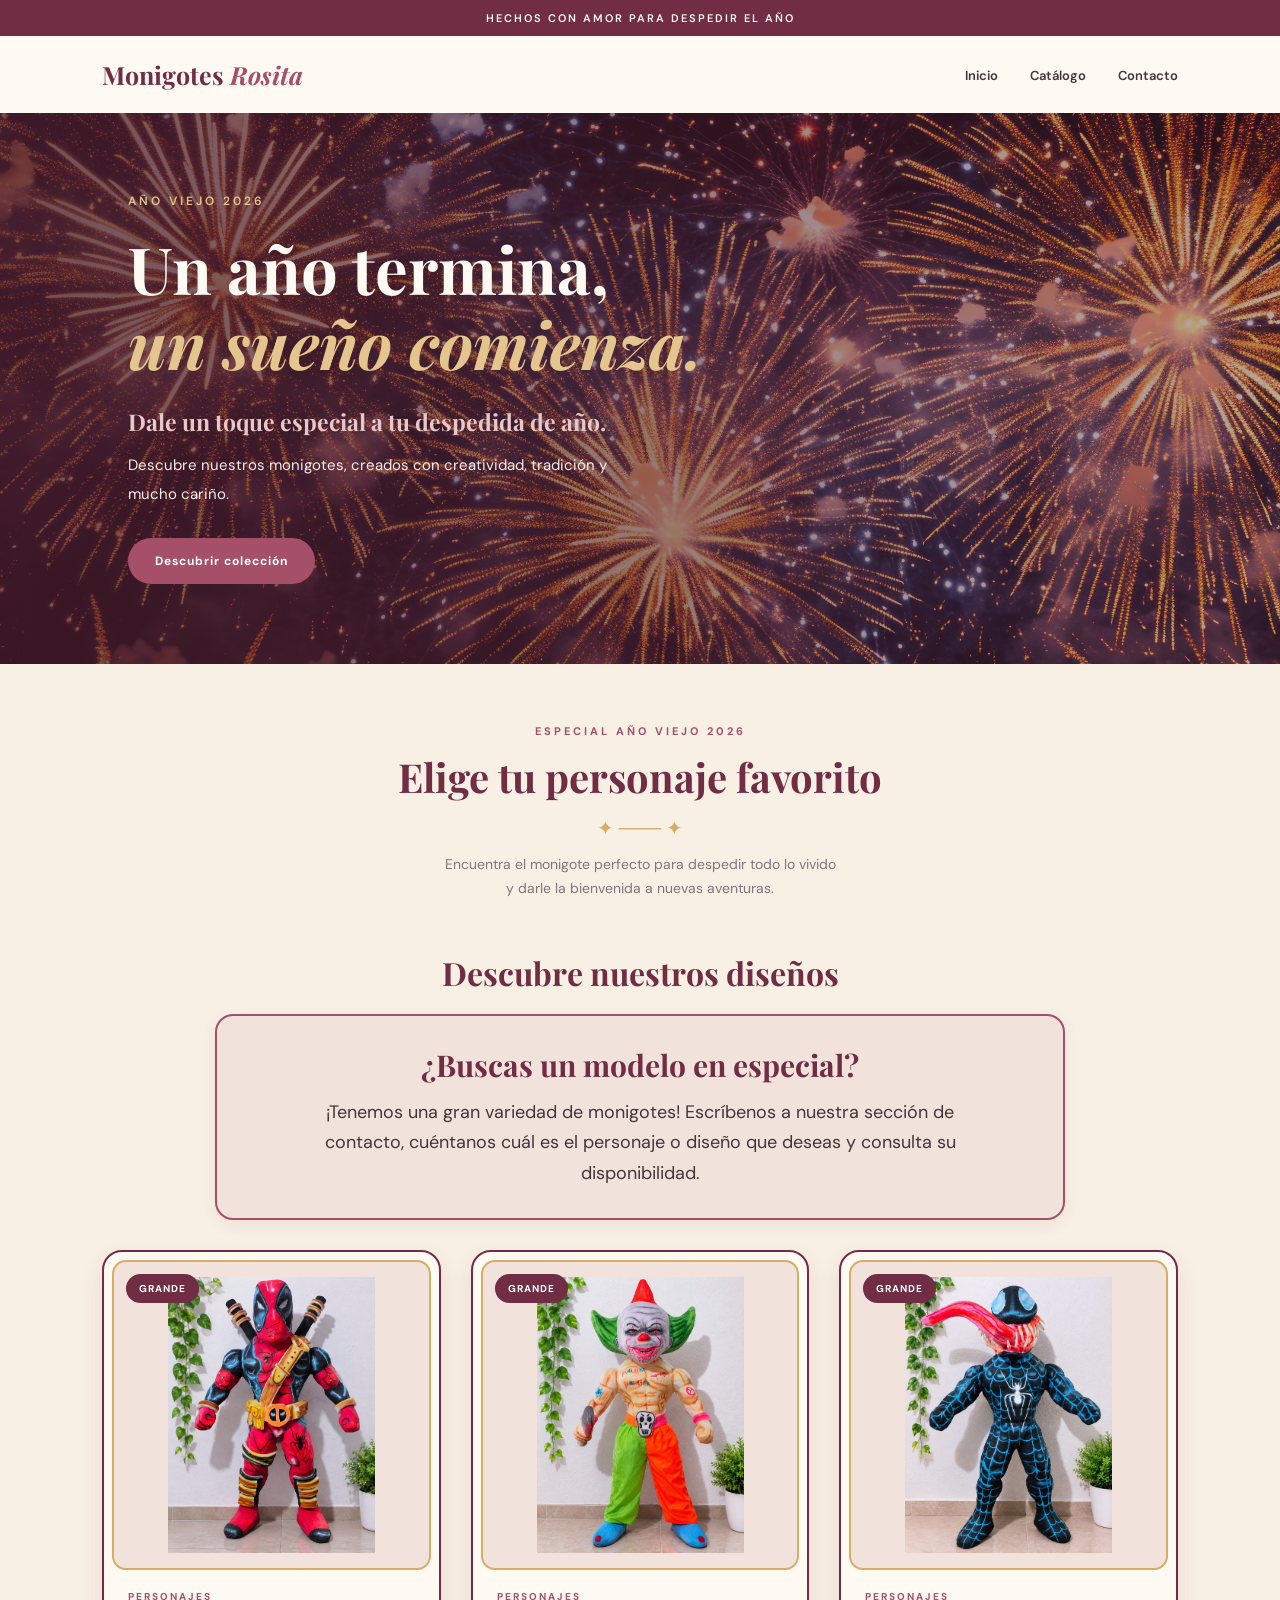
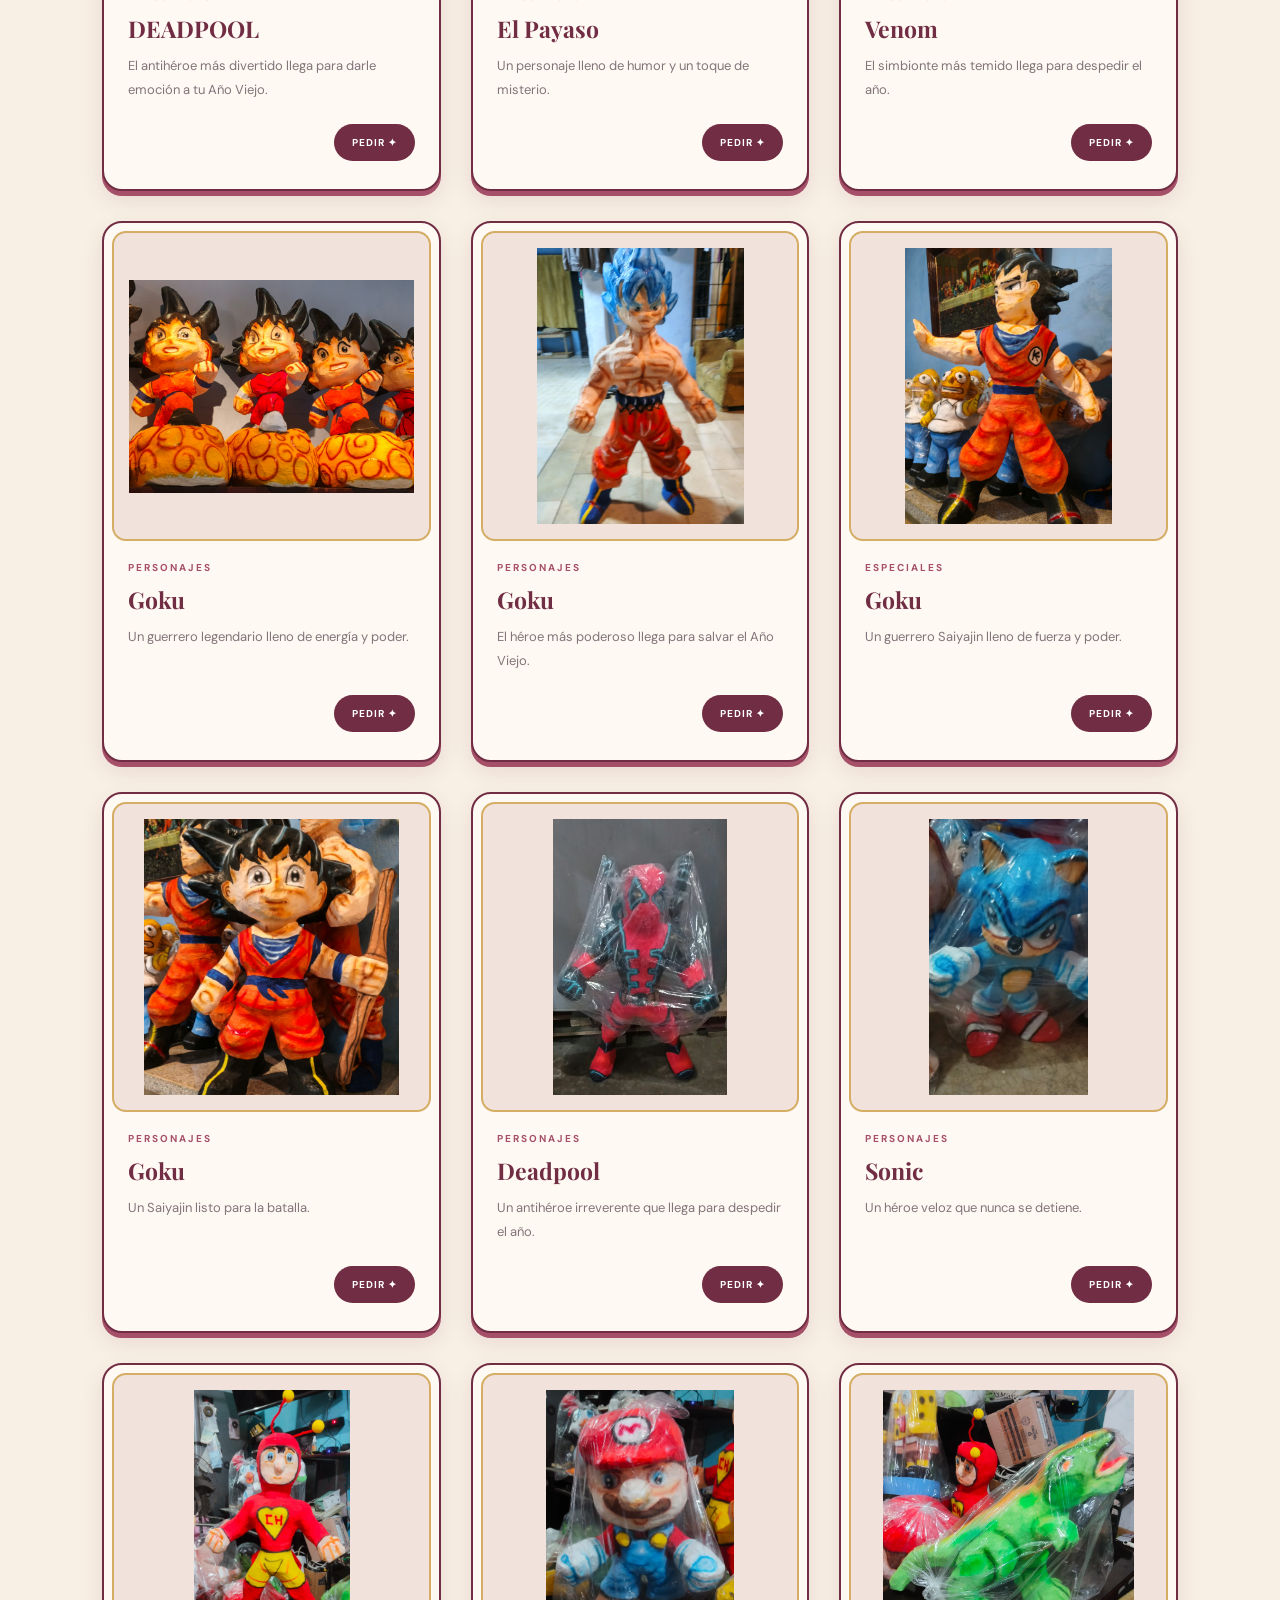
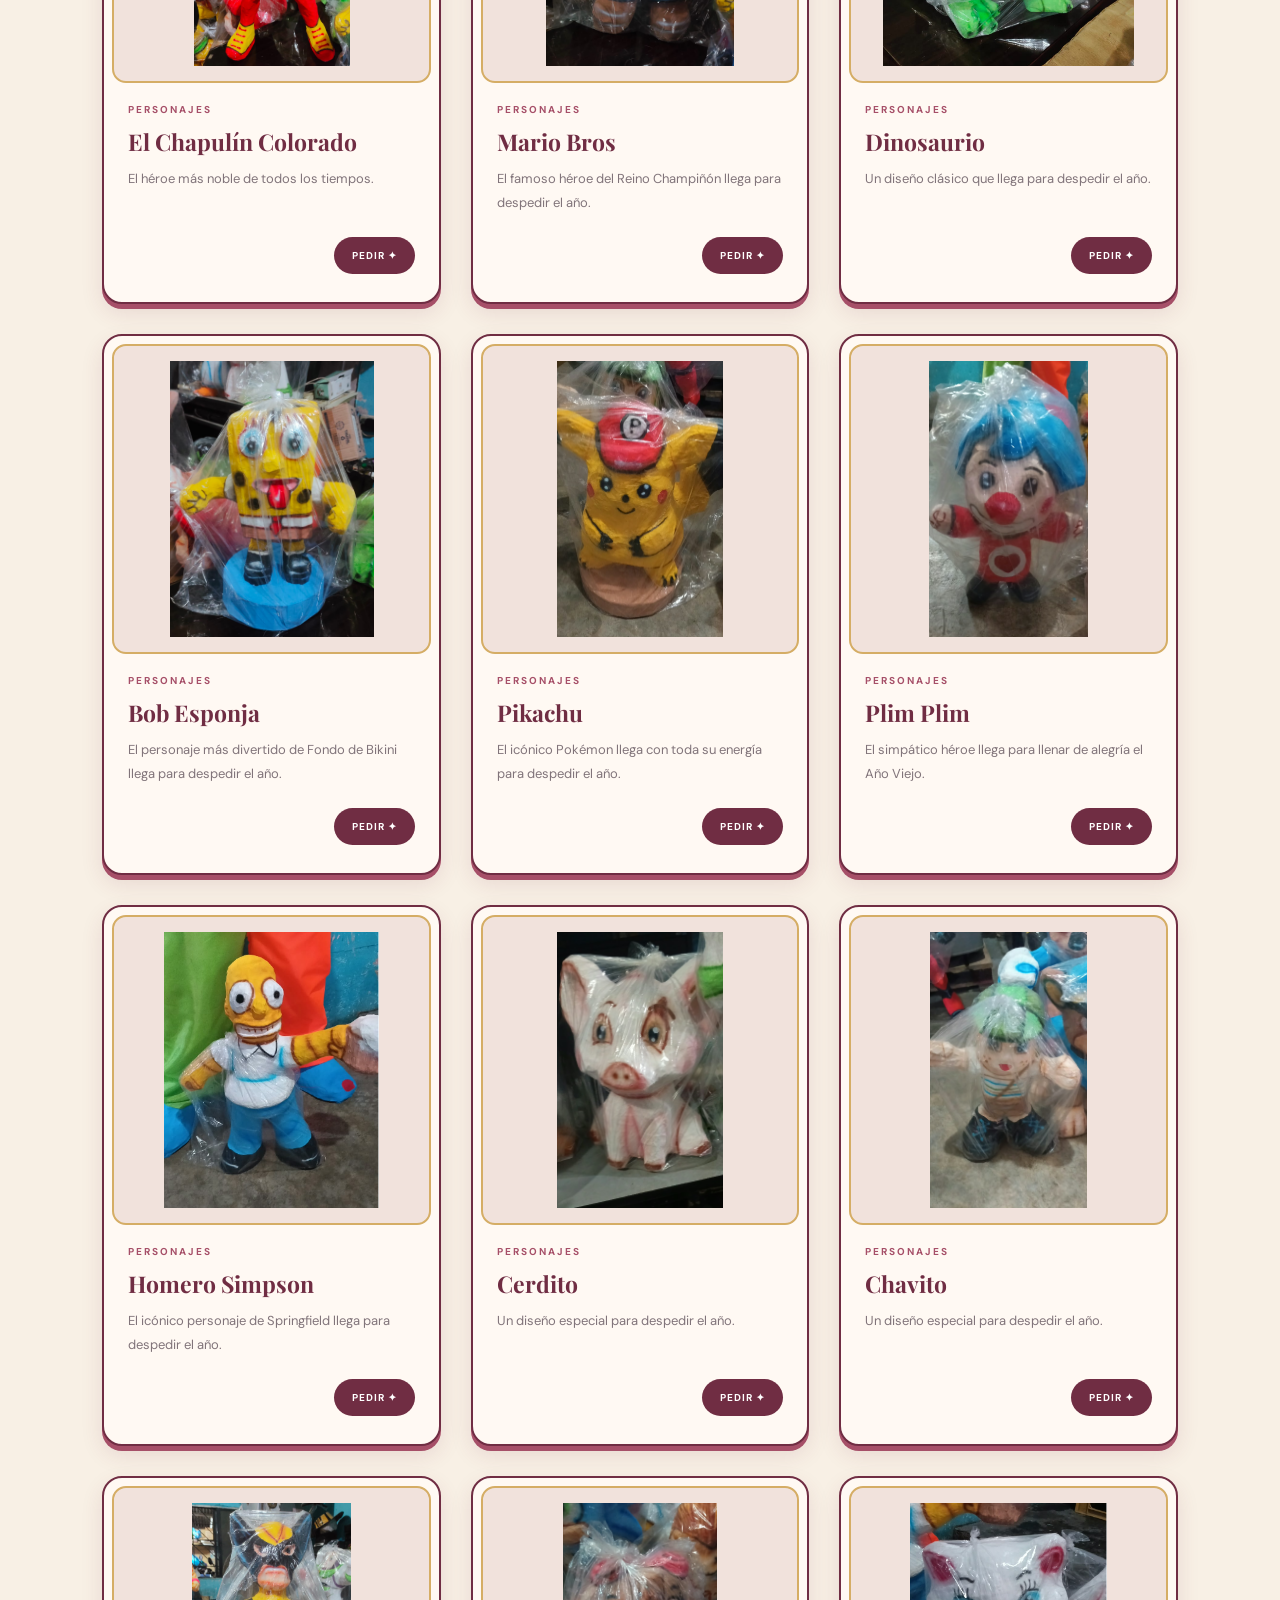
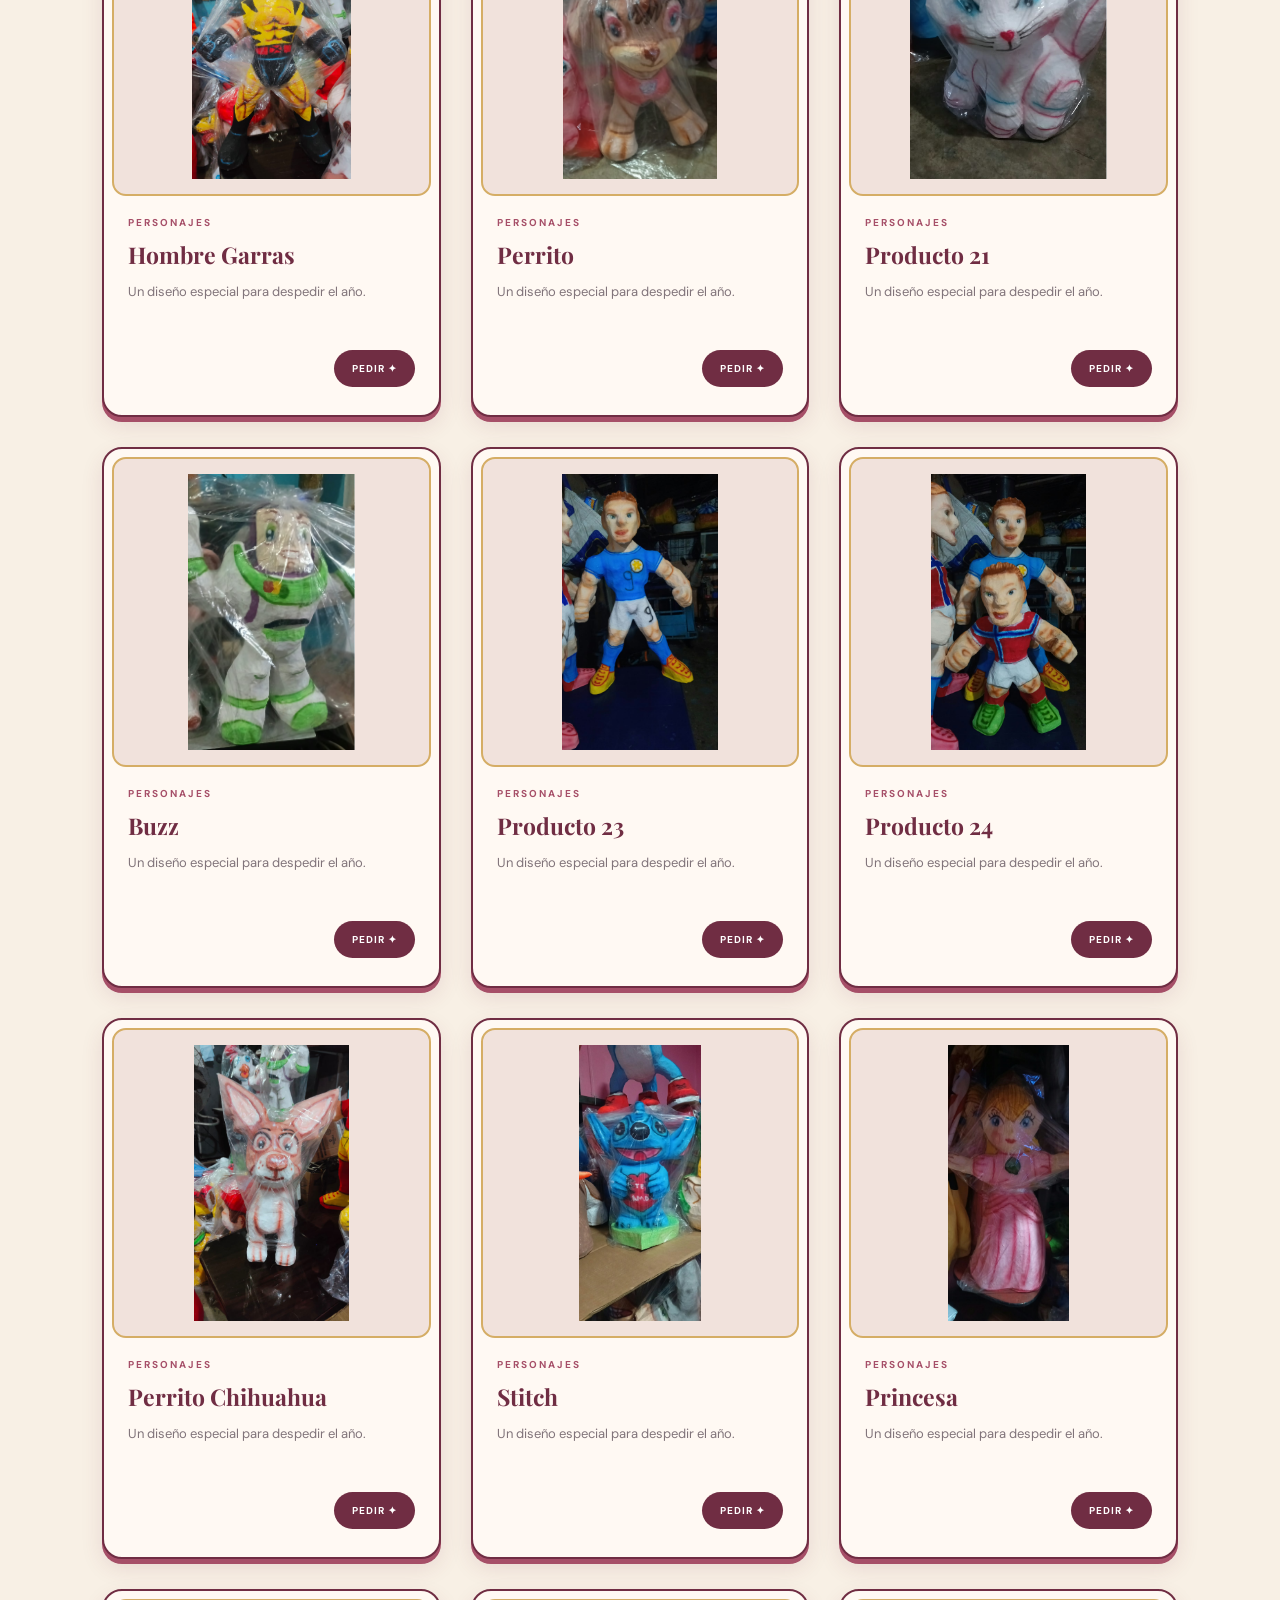
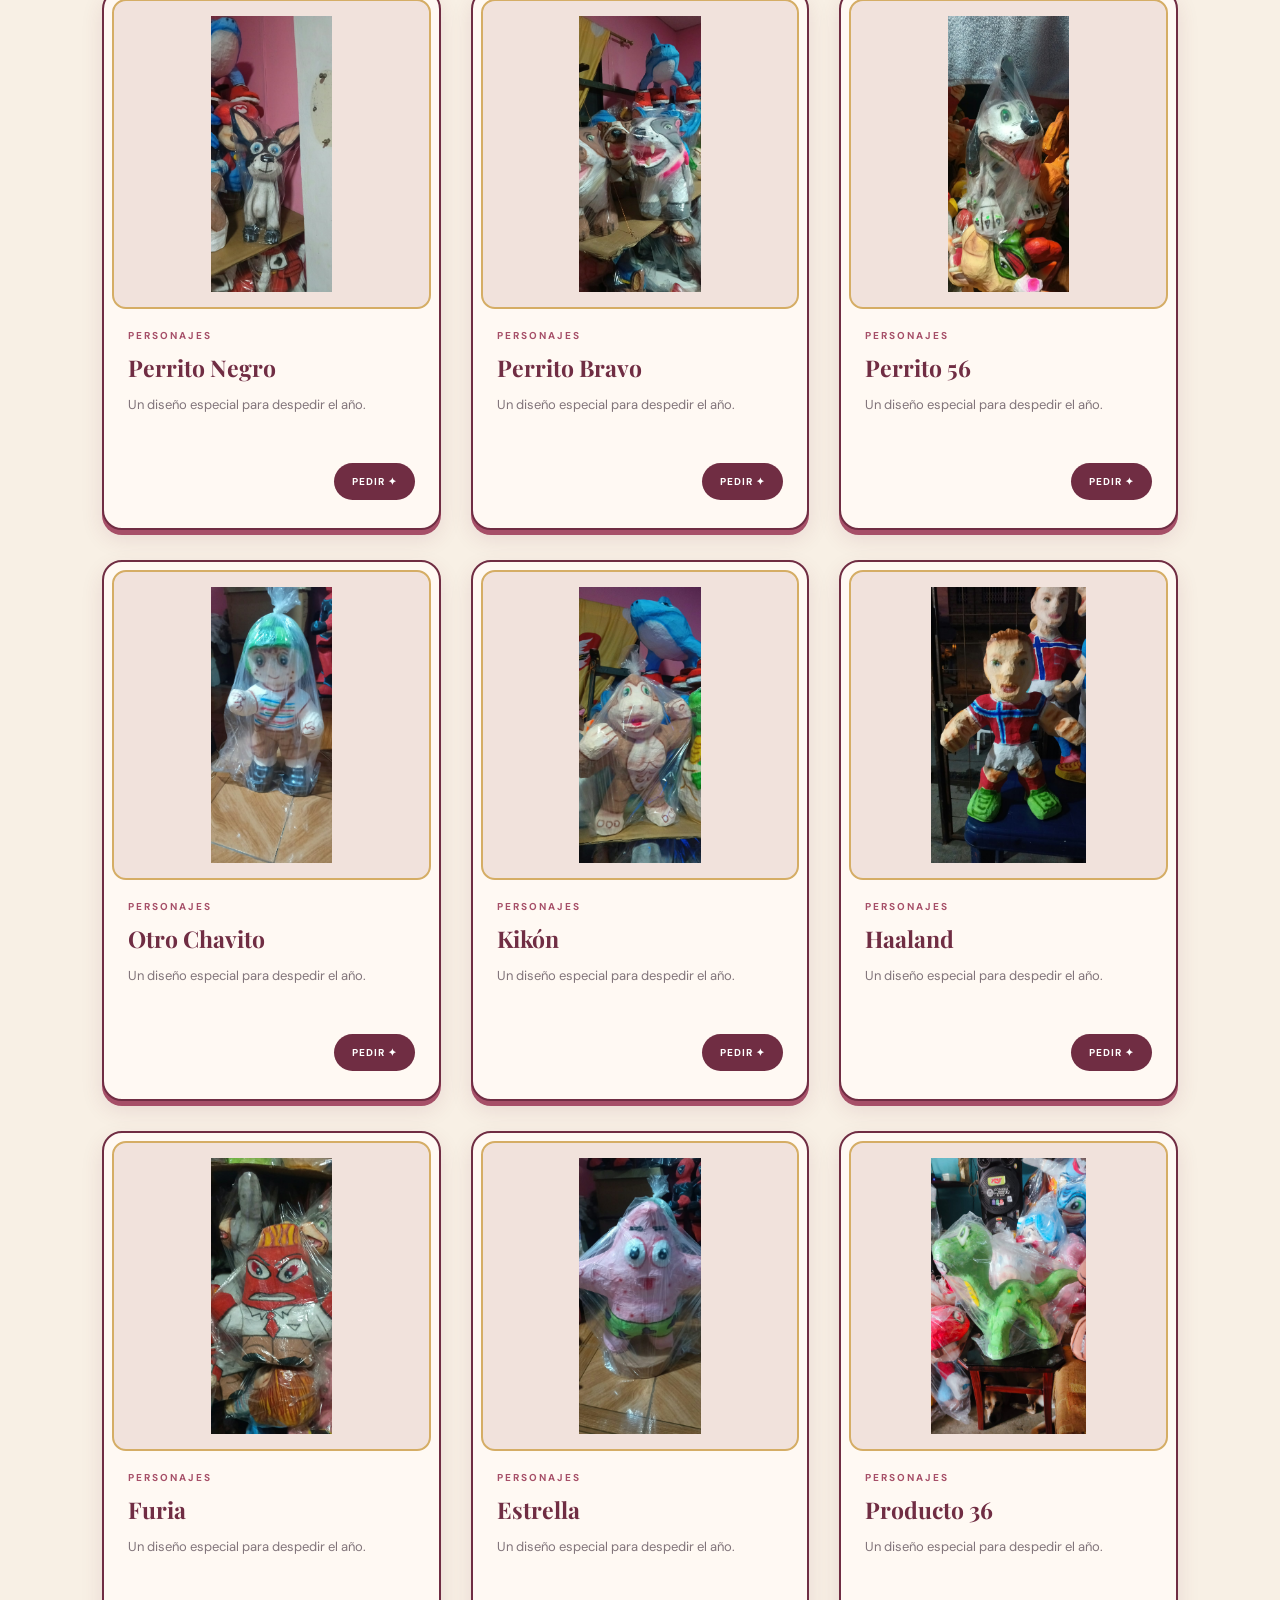
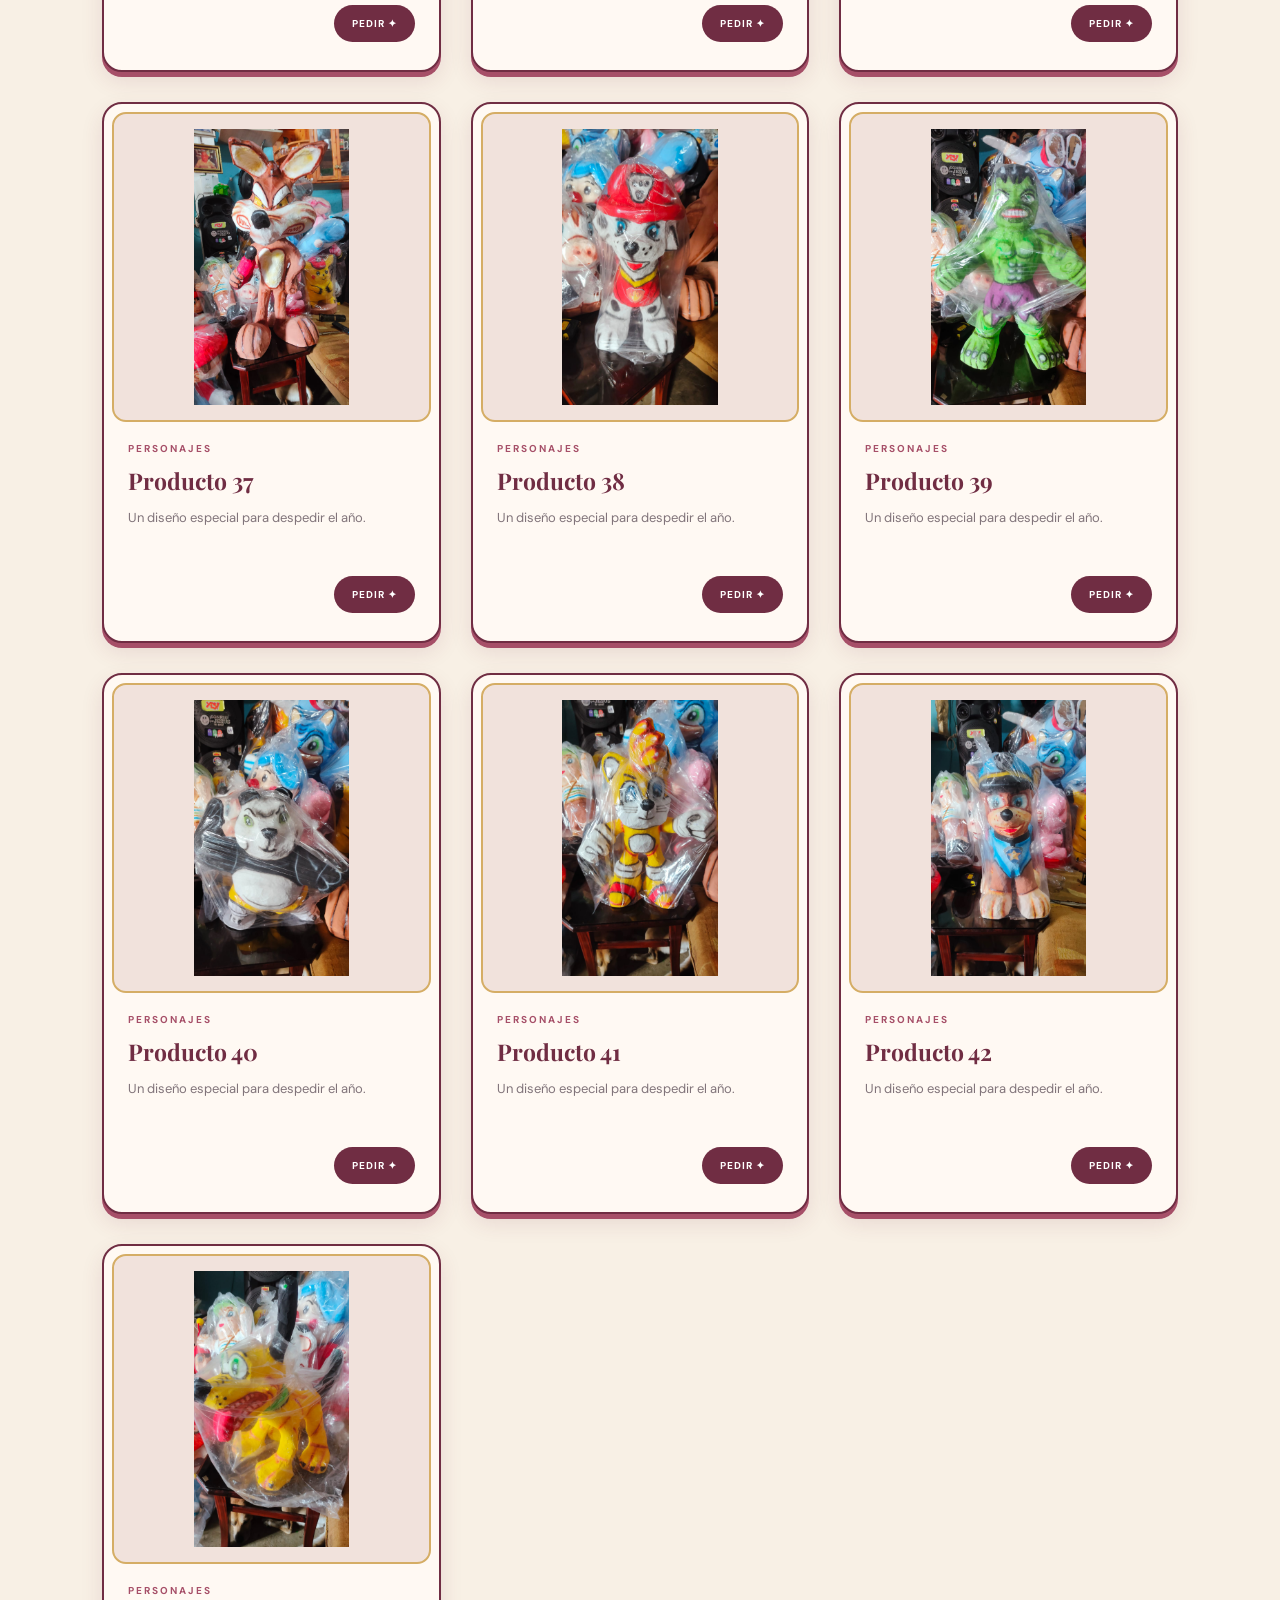
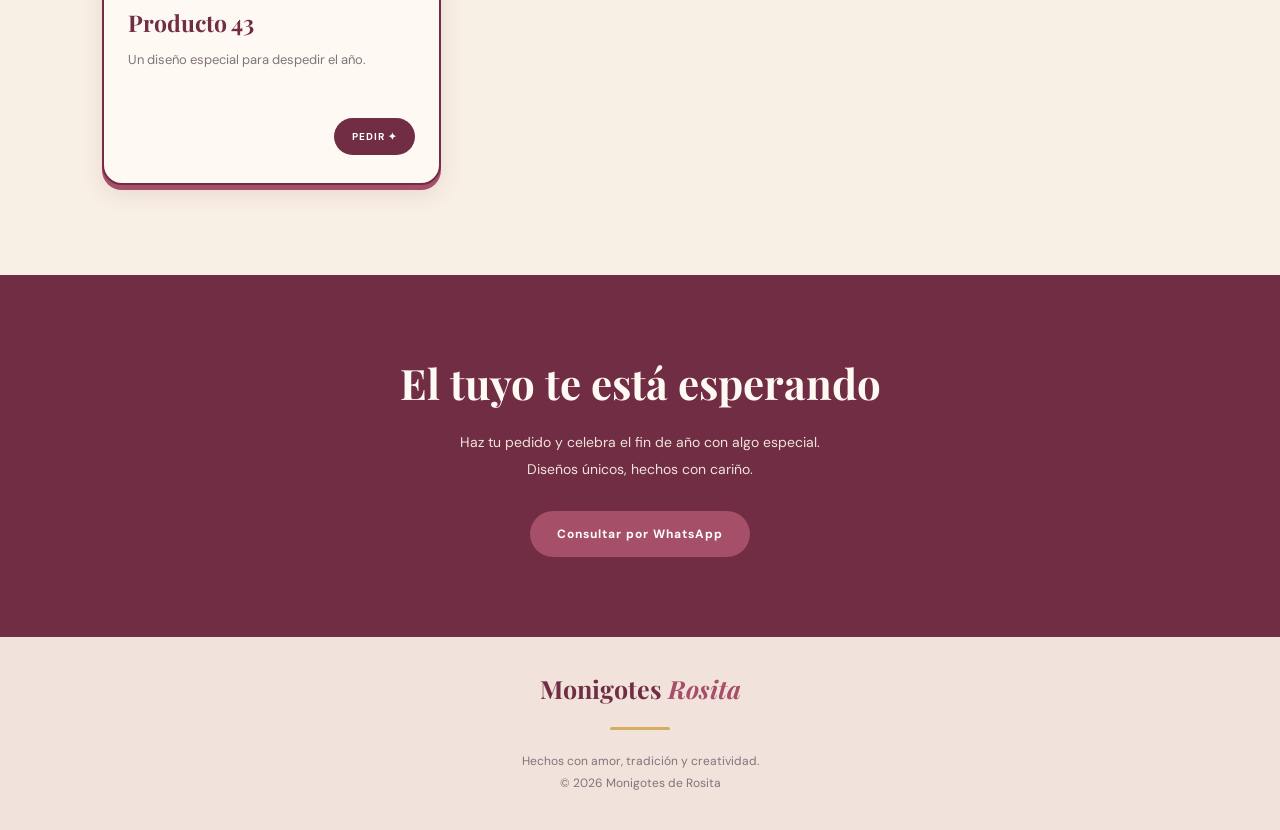
==== index.html @ 684cd2f2 "Rename index.html.html to index.html" ====
<!DOCTYPE html>
<html lang="es">
<head>
  <meta charset="UTF-8">
  <meta name="viewport" content="width=device-width, initial-scale=1.0">

  <title>Monigotes Rosita | Catálogo</title>

  <link rel="preconnect" href="https://fonts.googleapis.com">
  <link rel="preconnect" href="https://fonts.gstatic.com" crossorigin>

  <link href="https://fonts.googleapis.com/css2?family=DM+Sans:wght@400;500;600;700&family=Playfair+Display:ital,wght@0,500;0,600;0,700;1,500&display=swap" rel="stylesheet">

  <link rel="stylesheet" href="style.css">
</head>

<body>

  <!-- BARRA SUPERIOR -->

  <div class="announcement">
    HECHOS CON AMOR PARA DESPEDIR EL AÑO
  </div>

  <!-- NAVEGACIÓN -->

  <nav>
    <div class="logo">Monigotes <span>Rosita</span></div>

    <ul class="nav-links">
      <li><a href="#inicio">Inicio</a></li>
      <li><a href="#catalogo">Catálogo</a></li>
      <li><a href="#contacto">Contacto</a></li>
    </ul>
  </nav>

  <!-- PORTADA -->

  <section class="hero" id="inicio">
    <div class="hero-content">

      <div class="eyebrow">
        Año Viejo 2026
      </div>

      <h1>
        Un año termina,<br>
        <em>un sueño comienza.</em>
      </h1>

      <h3 class="hero-subtitle">
        Dale un toque especial a tu despedida de año.
      </h3>

      <p>
        Descubre nuestros monigotes, creados con creatividad,
        tradición y mucho cariño.
      </p>

      <a href="#catalogo" class="btn">
        Descubrir colección
      </a>

    </div>
  </section>

  <!-- INTRODUCCIÓN -->

  <section class="intro">

    <small>ESPECIAL AÑO VIEJO 2026</small>

    <h2>Elige tu personaje favorito</h2>

    <div class="ornament">✦ ─── ✦</div>

    <p>
      Encuentra el monigote perfecto para despedir todo lo vivido
      <br>
      y darle la bienvenida a nuevas aventuras.
    </p>

  </section>

  <!-- CATÁLOGO -->

  <section class="catalog" id="catalogo">

    <div class="catalog-top">

      <h3>Descubre nuestros diseños</h3>

      <div class="catalog-notice">

        <h2>¿Buscas un modelo en especial?</h2>

        <p>
          ¡Tenemos una gran variedad de monigotes! Escríbenos a nuestra sección de contacto, cuéntanos cuál es el personaje o diseño que deseas y consulta su disponibilidad.
        </p>

      </div>

    </div>

    <div class="products">

      <!-- PRODUCTO 1 -->

      <article class="product" data-category="personajes">
        <div class="product-image">
          <img src="WhatsApp Image 2026-11-20 at 19.01.13.jpeg" alt="Deadpool">
          <span class="tag">Grande</span>
        </div>

        <div class="product-info">
          <span class="category">Personajes</span>
          <h4>DEADPOOL</h4>

          <p class="description">
            El antihéroe más divertido llega para darle emoción a tu Año Viejo.
          </p>

          <div class="product-bottom">
            <a href="https://wa.me/593997462913" class="order" target="_blank" rel="noopener noreferrer">PEDIR ✦</a>
          </div>
        </div>
      </article>

      <!-- PRODUCTO 2 -->

      <article class="product" data-category="clasicos">
        <div class="product-image">
          <img src="WhatsApp Image 2026-11-20 at 19.01.14.jpeg" alt="El Payaso">
          <span class="tag">Grande</span>
        </div>

        <div class="product-info">
          <span class="category">Personajes</span>
          <h4>El Payaso</h4>

          <p class="description">
            Un personaje lleno de humor y un toque de misterio.
          </p>

          <div class="product-bottom">
            <a href="#contacto" class="order">PEDIR ✦</a>
          </div>
        </div>
      </article>

      <!-- PRODUCTO 3 -->

      <article class="product" data-category="especiales">
        <div class="product-image">
          <img src="WhatsApp Image 2026-11-20 at 19.01.15.jpeg" alt="Venom">
          <span class="tag">Grande</span>
        </div>

        <div class="product-info">
          <span class="category">Personajes</span>
          <h4>Venom</h4>

          <p class="description">
            El simbionte más temido llega para despedir el año.
          </p>

          <div class="product-bottom">
            <a href="#contacto" class="order">PEDIR ✦</a>
          </div>
        </div>
      </article>

      <!-- PRODUCTO 4 -->

      <article class="product" data-category="personajes">
        <div class="product-image">
          <img src="WhatsApp Image 2026-11-20 at 20.11.09.jpeg" alt="Goku">
        </div>

        <div class="product-info">
          <span class="category">Personajes</span>
          <h4>Goku</h4>

          <p class="description">
            Un guerrero legendario lleno de energía y poder.
          </p>

          <div class="product-bottom">
            <a href="#contacto" class="order">PEDIR ✦</a>
          </div>
        </div>
      </article>

      <!-- PRODUCTO 5 -->

      <article class="product" data-category="personajes">
        <div class="product-image">
          <img src="WhatsApp Image 2026-11-20 at 20.11.07.jpeg" alt="Goku">
        </div>

        <div class="product-info">
          <span class="category">Personajes</span>
          <h4>Goku</h4>

          <p class="description">
            El héroe más poderoso llega para salvar el Año Viejo.
          </p>

          <div class="product-bottom">
            <a href="#contacto" class="order">PEDIR ✦</a>
          </div>
        </div>
      </article>

      <!-- PRODUCTO 6 -->

      <article class="product" data-category="personajes">
        <div class="product-image">
          <img src="WhatsApp Image 2026-11-20 at 20.11.06.jpeg" alt="Goku">
        </div>

        <div class="product-info">
          <span class="category">Especiales</span>
          <h4>Goku</h4>

          <p class="description">
            Un guerrero Saiyajin lleno de fuerza y poder.
          </p>

          <div class="product-bottom">
            <a href="#contacto" class="order">PEDIR ✦</a>
          </div>
        </div>
      </article>

      <!-- PRODUCTO 7 -->

      <article class="product" data-category="personajes">
        <div class="product-image">
          <img src="Screenshot 2026-11-21 111018.png" alt="Goku">
        </div>

        <div class="product-info">
          <span class="category">Personajes</span>
          <h4>Goku</h4>

          <p class="description">
            Un Saiyajin listo para la batalla.
          </p>

          <div class="product-bottom">
            <a href="#contacto" class="order">PEDIR ✦</a>
          </div>
        </div>
      </article>

      <!-- PRODUCTO 8 -->

      <article class="product" data-category="personajes">
        <div class="product-image">
          <img src="Screenshot 2026-11-21 115715deadpool.png" alt="Deadpool">
        </div>

        <div class="product-info">
          <span class="category">Personajes</span>
          <h4>Deadpool</h4>

          <p class="description">
            Un antihéroe irreverente que llega para despedir el año.
          </p>

          <div class="product-bottom">
            <a href="#contacto" class="order">PEDIR ✦</a>
          </div>
        </div>
      </article>

      <!-- PRODUCTO 9 -->

      <article class="product" data-category="personajes">
        <div class="product-image">
          <img src="Screenshot 2026-11-21 115545sonicc.png" alt="Sonic">
        </div>

        <div class="product-info">
          <span class="category">Personajes</span>
          <h4>Sonic</h4>

          <p class="description">
            Un héroe veloz que nunca se detiene.
          </p>

          <div class="product-bottom">
            <a href="#contacto" class="order">PEDIR ✦</a>
          </div>
        </div>
      </article>

      <!-- PRODUCTO 10 -->

      <article class="product" data-category="personajes">
        <div class="product-image">
          <img src="Screenshot 2026-11-21 115343chapulin.png" alt="El Chapulín Colorado">
        </div>

        <div class="product-info">
          <span class="category">Personajes</span>
          <h4>El Chapulín Colorado</h4>

          <p class="description">
            El héroe más noble de todos los tiempos.
          </p>

          <div class="product-bottom">
            <a href="#contacto" class="order">PEDIR ✦</a>
          </div>
        </div>
      </article>

      <!-- PRODUCTO 11 -->

      <article class="product" data-category="personajes">
        <div class="product-image">
          <img src="Screenshot 2026-11-21 115327mariobros.png" alt="Mario Bros">
        </div>

        <div class="product-info">
          <span class="category">Personajes</span>
          <h4>Mario Bros</h4>

          <p class="description">
            El famoso héroe del Reino Champiñón llega para despedir el año.
          </p>

          <div class="product-bottom">
            <a href="#contacto" class="order">PEDIR ✦</a>
          </div>
        </div>
      </article>

      <!-- PRODUCTO 12 -->

      <article class="product" data-category="personajes">
        <div class="product-image">
          <img src="Screenshot 2026-11-21 115237dinosaurio.png" alt="Dinosaurio">
        </div>

        <div class="product-info">
          <span class="category">Personajes</span>
          <h4>Dinosaurio</h4>

          <p class="description">
            Un diseño clásico que llega para despedir el año.
          </p>

          <div class="product-bottom">
            <a href="#contacto" class="order">PEDIR ✦</a>
          </div>
        </div>
      </article>

      <!-- PRODUCTO 13 -->

      <article class="product" data-category="personajes">
        <div class="product-image">
          <img src="Screenshot 2026-11-21 115212bobesponja.png" alt="Bob Esponja">
        </div>

        <div class="product-info">
          <span class="category">Personajes</span>
          <h4>Bob Esponja</h4>

          <p class="description">
            El personaje más divertido de Fondo de Bikini llega para despedir el año.
          </p>

          <div class="product-bottom">
            <a href="#contacto" class="order">PEDIR ✦</a>
          </div>
        </div>
      </article>

      <!-- PRODUCTO 14 -->

      <article class="product" data-category="personajes">
        <div class="product-image">
          <img src="Screenshot 2026-11-21 114623.png" alt="Pikachu">
        </div>

        <div class="product-info">
          <span class="category">Personajes</span>
          <h4>Pikachu</h4>

          <p class="description">
            El icónico Pokémon llega con toda su energía para despedir el año.
          </p>

          <div class="product-bottom">
            <a href="#contacto" class="order">PEDIR ✦</a>
          </div>
        </div>
      </article>

      <!-- PRODUCTO 15 -->

      <article class="product" data-category="personajes">
        <div class="product-image">
          <img src="Screenshot 2026-11-21 114601.png" alt="Plim Plim">
        </div>

        <div class="product-info">
          <span class="category">Personajes</span>
          <h4>Plim Plim</h4>

          <p class="description">
            El simpático héroe llega para llenar de alegría el Año Viejo.
          </p>

          <div class="product-bottom">
            <a href="#contacto" class="order">PEDIR ✦</a>
          </div>
        </div>
      </article>

      <!-- PRODUCTO 16 -->

      <article class="product" data-category="personajes">
        <div class="product-image">
          <img src="Screenshot 2026-11-21 114533.png" alt="Homero Simpson">
        </div>

        <div class="product-info">
          <span class="category">Personajes</span>
          <h4>Homero Simpson</h4>

          <p class="description">
            El icónico personaje de Springfield llega para despedir el año.
          </p>

          <div class="product-bottom">
            <a href="#contacto" class="order">PEDIR ✦</a>
          </div>
        </div>
      </article>

      <!-- PRODUCTO 17 -->

      <article class="product" data-category="personajes">
        <div class="product-image">
          <img src="Cerdito.png" alt="Cerdito">
        </div>
        <div class="product-info">
          <span class="category">Personajes</span>
          <h4>Cerdito</h4>
          <p class="description">Un diseño especial para despedir el año.</p>
          <div class="product-bottom">
            <a href="#contacto" class="order">PEDIR ✦</a>
          </div>
        </div>
      </article>

      <!-- PRODUCTO 18 -->

      <article class="product" data-category="personajes">
        <div class="product-image">
          <img src="Chavito.png" alt="Chavito">
        </div>
        <div class="product-info">
          <span class="category">Personajes</span>
          <h4>Chavito</h4>
          <p class="description">Un diseño especial para despedir el año.</p>
          <div class="product-bottom">
            <a href="#contacto" class="order">PEDIR ✦</a>
          </div>
        </div>
      </article>

      <!-- PRODUCTO 19 -->

      <article class="product" data-category="personajes">
        <div class="product-image">
          <img src="Hombregarras.png" alt="Hombre Garras">
        </div>
        <div class="product-info">
          <span class="category">Personajes</span>
          <h4>Hombre Garras</h4>
          <p class="description">Un diseño especial para despedir el año.</p>
          <div class="product-bottom">
            <a href="#contacto" class="order">PEDIR ✦</a>
          </div>
        </div>
      </article>

      <!-- PRODUCTO 20 -->

      <article class="product" data-category="personajes">
        <div class="product-image">
          <img src="perrito.png" alt="Perrito">
        </div>
        <div class="product-info">
          <span class="category">Personajes</span>
          <h4>Perrito</h4>
          <p class="description">Un diseño especial para despedir el año.</p>
          <div class="product-bottom">
            <a href="#contacto" class="order">PEDIR ✦</a>
          </div>
        </div>
      </article>

      <!-- PRODUCTO 21 -->

      <article class="product" data-category="personajes">
        <div class="product-image">
          <img src="Screenshot 2026-11-21 114512.png" alt="Producto 21">
        </div>
        <div class="product-info">
          <span class="category">Personajes</span>
          <h4>Producto 21</h4>
          <p class="description">Un diseño especial para despedir el año.</p>
          <div class="product-bottom">
            <a href="#contacto" class="order">PEDIR ✦</a>
          </div>
        </div>
      </article>

      <!-- PRODUCTO 22 -->

      <article class="product" data-category="personajes">
        <div class="product-image">
          <img src="Screenshot 2026-11-21 115526buzz.png" alt="Buzz">
        </div>
        <div class="product-info">
          <span class="category">Personajes</span>
          <h4>Buzz</h4>
          <p class="description">Un diseño especial para despedir el año.</p>
          <div class="product-bottom">
            <a href="#contacto" class="order">PEDIR ✦</a>
          </div>
        </div>
      </article>

      <!-- PRODUCTO 23 -->

      <article class="product" data-category="personajes">
        <div class="product-image">
          <img src="WhatsApp Image 2026-11-22 at 17.35.3223.jpeg" alt="Producto 23">
        </div>
        <div class="product-info">
          <span class="category">Personajes</span>
          <h4>Producto 23</h4>
          <p class="description">Un diseño especial para despedir el año.</p>
          <div class="product-bottom">
            <a href="#contacto" class="order">PEDIR ✦</a>
          </div>
        </div>
      </article>

      <!-- PRODUCTO 24 -->

      <article class="product" data-category="personajes">
        <div class="product-image">
          <img src="WhatsApp Image 2026-11-22 at 17.35.21.jpeg" alt="Producto 24">
        </div>
        <div class="product-info">
          <span class="category">Personajes</span>
          <h4>Producto 24</h4>
          <p class="description">Un diseño especial para despedir el año.</p>
          <div class="product-bottom">
            <a href="#contacto" class="order">PEDIR ✦</a>
          </div>
        </div>
      </article>

      <!-- PRODUCTO 25 -->

      <article class="product" data-category="personajes">
        <div class="product-image">
          <img src="WhatsApp Image 2026-11-21 at 11.51.39perritochihuaha.jpeg" alt="Perrito Chihuahua">
        </div>
        <div class="product-info">
          <span class="category">Personajes</span>
          <h4>Perrito Chihuahua</h4>
          <p class="description">Un diseño especial para despedir el año.</p>
          <div class="product-bottom">
            <a href="#contacto" class="order">PEDIR ✦</a>
          </div>
        </div>
      </article>

      <!-- PRODUCTO 26 -->

      <article class="product" data-category="personajes">
        <div class="product-image">
          <img src="sticj.jpeg" alt="Stitch">
        </div>
        <div class="product-info">
          <span class="category">Personajes</span>
          <h4>Stitch</h4>
          <p class="description">Un diseño especial para despedir el año.</p>
          <div class="product-bottom">
            <a href="#contacto" class="order">PEDIR ✦</a>
          </div>
        </div>
      </article>

      <!-- PRODUCTO 27 -->

      <article class="product" data-category="personajes">
        <div class="product-image">
          <img src="princesa.jpeg" alt="Princesa">
        </div>
        <div class="product-info">
          <span class="category">Personajes</span>
          <h4>Princesa</h4>
          <p class="description">Un diseño especial para despedir el año.</p>
          <div class="product-bottom">
            <a href="#contacto" class="order">PEDIR ✦</a>
          </div>
        </div>
      </article>

      <!-- PRODUCTO 28 -->

      <article class="product" data-category="personajes">
        <div class="product-image">
          <img src="perritonegro.jpeg" alt="Perrito Negro">
        </div>
        <div class="product-info">
          <span class="category">Personajes</span>
          <h4>Perrito Negro</h4>
          <p class="description">Un diseño especial para despedir el año.</p>
          <div class="product-bottom">
            <a href="#contacto" class="order">PEDIR ✦</a>
          </div>
        </div>
      </article>

      <!-- PRODUCTO 29 -->

      <article class="product" data-category="personajes">
        <div class="product-image">
          <img src="perritobravo.jpeg" alt="Perrito Bravo">
        </div>
        <div class="product-info">
          <span class="category">Personajes</span>
          <h4>Perrito Bravo</h4>
          <p class="description">Un diseño especial para despedir el año.</p>
          <div class="product-bottom">
            <a href="#contacto" class="order">PEDIR ✦</a>
          </div>
        </div>
      </article>

      <!-- PRODUCTO 30 -->

      <article class="product" data-category="personajes">
        <div class="product-image">
          <img src="perrito56.jpeg" alt="Perrito 56">
        </div>
        <div class="product-info">
          <span class="category">Personajes</span>
          <h4>Perrito 56</h4>
          <p class="description">Un diseño especial para despedir el año.</p>
          <div class="product-bottom">
            <a href="#contacto" class="order">PEDIR ✦</a>
          </div>
        </div>
      </article>

      <!-- PRODUCTO 31 -->

      <article class="product" data-category="personajes">
        <div class="product-image">
          <img src="otrocavhito.jpeg" alt="Otro Chavito">
        </div>
        <div class="product-info">
          <span class="category">Personajes</span>
          <h4>Otro Chavito</h4>
          <p class="description">Un diseño especial para despedir el año.</p>
          <div class="product-bottom">
            <a href="#contacto" class="order">PEDIR ✦</a>
          </div>
        </div>
      </article>

      <!-- PRODUCTO 32 -->

      <article class="product" data-category="personajes">
        <div class="product-image">
          <img src="kikon.jpeg" alt="Kikón">
        </div>
        <div class="product-info">
          <span class="category">Personajes</span>
          <h4>Kikón</h4>
          <p class="description">Un diseño especial para despedir el año.</p>
          <div class="product-bottom">
            <a href="#contacto" class="order">PEDIR ✦</a>
          </div>
        </div>
      </article>

      <!-- PRODUCTO 33 -->

      <article class="product" data-category="personajes">
        <div class="product-image">
          <img src="halandddd.jpeg" alt="Haaland">
        </div>
        <div class="product-info">
          <span class="category">Personajes</span>
          <h4>Haaland</h4>
          <p class="description">Un diseño especial para despedir el año.</p>
          <div class="product-bottom">
            <a href="#contacto" class="order">PEDIR ✦</a>
          </div>
        </div>
      </article>

      <!-- PRODUCTO 34 -->

      <article class="product" data-category="personajes">
        <div class="product-image">
          <img src="furia.jpeg" alt="Furia">
        </div>
        <div class="product-info">
          <span class="category">Personajes</span>
          <h4>Furia</h4>
          <p class="description">Un diseño especial para despedir el año.</p>
          <div class="product-bottom">
            <a href="#contacto" class="order">PEDIR ✦</a>
          </div>
        </div>
      </article>

      <!-- PRODUCTO 35 -->

      <article class="product" data-category="personajes">
        <div class="product-image">
          <img src="estrella.jpeg" alt="Estrella">
        </div>
        <div class="product-info">
          <span class="category">Personajes</span>
          <h4>Estrella</h4>
          <p class="description">Un diseño especial para despedir el año.</p>
          <div class="product-bottom">
            <a href="#contacto" class="order">PEDIR ✦</a>
          </div>
        </div>
      </article>

      <!-- PRODUCTO 36 -->

      <article class="product" data-category="personajes">
        <div class="product-image">
          <img src="dino.jpeg" alt="Producto 36">
        </div>
        <div class="product-info">
          <span class="category">Personajes</span>
          <h4>Producto 36</h4>
          <p class="description">Un diseño especial para despedir el año.</p>
          <div class="product-bottom">
            <a href="#contacto" class="order">PEDIR ✦</a>
          </div>
        </div>
      </article>

      <!-- PRODUCTO 37 -->

      <article class="product" data-category="personajes">
        <div class="product-image">
          <img src="coyotebe.jpeg" alt="Producto 37">
        </div>
        <div class="product-info">
          <span class="category">Personajes</span>
          <h4>Producto 37</h4>
          <p class="description">Un diseño especial para despedir el año.</p>
          <div class="product-bottom">
            <a href="#contacto" class="order">PEDIR ✦</a>
          </div>
        </div>
      </article>

      <!-- PRODUCTO 38 -->

      <article class="product" data-category="personajes">
        <div class="product-image">
          <img src="perritosheila.jpeg" alt="Producto 38">
        </div>
        <div class="product-info">
          <span class="category">Personajes</span>
          <h4>Producto 38</h4>
          <p class="description">Un diseño especial para despedir el año.</p>
          <div class="product-bottom">
            <a href="#contacto" class="order">PEDIR ✦</a>
          </div>
        </div>
      </article>

      <!-- PRODUCTO 39 -->

      <article class="product" data-category="personajes">
        <div class="product-image">
          <img src="hulk.jpeg" alt="Producto 39">
        </div>
        <div class="product-info">
          <span class="category">Personajes</span>
          <h4>Producto 39</h4>
          <p class="description">Un diseño especial para despedir el año.</p>
          <div class="product-bottom">
            <a href="#contacto" class="order">PEDIR ✦</a>
          </div>
        </div>
      </article>

      <!-- PRODUCTO 40 -->

      <article class="product" data-category="personajes">
        <div class="product-image">
          <img src="kunfupanda.jpeg" alt="Producto 40">
        </div>
        <div class="product-info">
          <span class="category">Personajes</span>
          <h4>Producto 40</h4>
          <p class="description">Un diseño especial para despedir el año.</p>
          <div class="product-bottom">
            <a href="#contacto" class="order">PEDIR ✦</a>
          </div>
        </div>
      </article>

      <!-- PRODUCTO 41 -->

      <article class="product" data-category="personajes">
        <div class="product-image">
          <img src="snoib.jpeg" alt="Producto 41">
        </div>
        <div class="product-info">
          <span class="category">Personajes</span>
          <h4>Producto 41</h4>
          <p class="description">Un diseño especial para despedir el año.</p>
          <div class="product-bottom">
            <a href="#contacto" class="order">PEDIR ✦</a>
          </div>
        </div>
      </article>

      <!-- PRODUCTO 42 -->

      <article class="product" data-category="personajes">
        <div class="product-image">
          <img src="prrikj.jpeg" alt="Producto 42">
        </div>
        <div class="product-info">
          <span class="category">Personajes</span>
          <h4>Producto 42</h4>
          <p class="description">Un diseño especial para despedir el año.</p>
          <div class="product-bottom">
            <a href="#contacto" class="order">PEDIR ✦</a>
          </div>
        </div>
      </article>

      <!-- PRODUCTO 43 -->

      <article class="product" data-category="personajes">
        <div class="product-image">
          <img src="pluto.jpeg" alt="Producto 43">
        </div>
        <div class="product-info">
          <span class="category">Personajes</span>
          <h4>Producto 43</h4>
          <p class="description">Un diseño especial para despedir el año.</p>
          <div class="product-bottom">
            <a href="#contacto" class="order">PEDIR ✦</a>
          </div>
        </div>
      </article>

    </div>

  </section>

  <!-- BANNER FINAL -->

  <section class="banner" id="contacto">

    <h2>El tuyo te está esperando</h2>

    <p>
      Haz tu pedido y celebra el fin de año con algo especial.
      <br>
      Diseños únicos, hechos con cariño.
    </p>

    <a
      href="https://wa.me/593997462913"
      class="btn"
      target="_blank"
      rel="noopener noreferrer">
      Consultar por WhatsApp
    </a>

  </section>

  <!-- FOOTER -->

  <footer>

    <div class="logo">
      Monigotes <span>Rosita</span>
    </div>

    <div class="footer-line"></div>

    <p>
      Hechos con amor, tradición y creatividad.
      <br>
      © 2026 Monigotes de Rosita
    </p>

  </footer>

</body>
</html>
---- style.css ----
/* =========================
   CONFIGURACIÓN GENERAL
========================= */

* {
  margin: 0;
  padding: 0;
  box-sizing: border-box;
}

html {
  scroll-behavior: smooth;
}

body {
  background: #F8F0E5;
  color: #44353A;
  font-family: 'DM Sans', sans-serif;
  overflow-x: hidden;
}

img {
  max-width: 100%;
}

/* =========================
   BARRA SUPERIOR
========================= */

.announcement {
  background: #702D43;
  color: #FFF9F3;
  text-align: center;
  padding: 11px 15px;
  font-size: 11px;
  letter-spacing: 2px;
  font-weight: 600;
}

/* =========================
   NAVEGACIÓN
========================= */

nav {
  display: flex;
  justify-content: space-between;
  align-items: center;
  padding: 22px 8%;
  background: #FFF9F3;
  gap: 20px;
}

.logo {
  font-family: 'Playfair Display', serif;
  font-size: 25px;
  color: #702D43;
  font-weight: 700;
}

.logo span {
  color: #A64F68;
  font-style: italic;
}

.nav-links {
  display: flex;
  list-style: none;
  gap: 32px;
}

.nav-links a {
  text-decoration: none;
  color: #44353A;
  font-size: 13px;
  font-weight: 600;
  transition: color 0.3s;
}

.nav-links a:hover {
  color: #A64F68;
}

/* =========================
   PORTADA
========================= */

.hero {
  min-height: 540px;
  display: flex;
  align-items: center;
  padding: 80px 10%;
  background:
    linear-gradient(
      90deg,
      rgba(74, 29, 47, 0.78),
      rgba(74, 29, 47, 0.36)
    ),
    url("./AdobeStock_849654985 (1).jpeg");
  background-size: cover;
  background-position: center;
  background-repeat: no-repeat;
  color: #FFF9F3;
}

.hero-content {
  max-width: 650px;
}

.eyebrow {
  color: #E4C58D;
  text-transform: uppercase;
  letter-spacing: 3px;
  font-size: 12px;
  margin-bottom: 22px;
  font-weight: 600;
}

.hero h1 {
  font-family: 'Playfair Display', serif;
  font-size: clamp(38px, 6vw, 65px);
  line-height: 1.15;
  margin-bottom: 24px;
}

.hero h1 em {
  color: #E4C58D;
}

.hero-subtitle {
  color: #E9C6C8;
  font-family: 'Playfair Display', serif;
  font-size: 23px;
  font-weight: 700;
  line-height: 1.5;
  margin-bottom: 12px;
  max-width: 550px;
}

.hero p {
  font-size: 15px;
  line-height: 1.9;
  max-width: 520px;
  color: #F5EDE9;
  margin-bottom: 30px;
}

/* =========================
   BOTONES
========================= */

.btn {
  display: inline-block;
  background: #A64F68;
  color: #FFFFFF;
  text-decoration: none;
  padding: 15px 27px;
  font-size: 12px;
  font-weight: 700;
  letter-spacing: 1px;
  border-radius: 30px;
  transition: 0.3s;
}

.btn:hover {
  background: #702D43;
  transform: translateY(-3px);
}

/* =========================
   INTRODUCCIÓN
========================= */

.intro {
  text-align: center;
  padding: 55px 20px 35px;
}

.intro small {
  color: #A64F68;
  text-transform: uppercase;
  letter-spacing: 3px;
  font-size: 11px;
  font-weight: 700;
}

.intro h2 {
  font-family: 'Playfair Display', serif;
  font-size: clamp(27px, 4vw, 40px);
  color: #702D43;
  margin-top: 10px;
}

.ornament {
  color: #D5AD65;
  margin: 12px 0;
  font-size: 20px;
}

.intro p {
  color: #81747A;
  font-size: 14px;
  line-height: 1.7;
}

/* =========================
   CATÁLOGO
========================= */

.catalog {
  padding: 15px 8% 90px;
}

.catalog-top {
  text-align: center;
  margin-bottom: 25px;
}

.catalog-top h3 {
  font-family: 'Playfair Display', serif;
  font-size: 32px;
  color: #702D43;
}

/* =========================
   AVISO DE MÁS MODELOS
========================= */

.catalog-notice {
  background: #F1E2DC;
  border: 2px solid #A64F68;
  padding: 30px 25px;
  margin: 20px auto 30px;
  text-align: center;
  border-radius: 18px;
  max-width: 850px;
  box-shadow: 0 5px 15px rgba(112, 45, 67, 0.08);
}

.catalog-notice h2 {
  color: #702D43;
  font-family: 'Playfair Display', serif;
  font-size: 30px;
  line-height: 1.3;
  margin-bottom: 12px;
}

.catalog-notice p {
  color: #44353A;
  font-size: 18px;
  line-height: 1.7;
  max-width: 700px;
  margin: 0 auto;
}

/* =========================
   CUADRÍCULA DE PRODUCTOS
========================= */

.products {
  display: grid;
  grid-template-columns: repeat(3, minmax(0, 1fr));
  gap: 30px;
  align-items: stretch;
  width: 100%;
}

/* =========================
   TARJETAS DECORATIVAS
========================= */

.product {
  position: relative;
  background: #FFF9F3;
  min-width: 0;
  height: 100%;
  display: flex;
  flex-direction: column;
  overflow: hidden;
  padding: 8px;
  border: 2px solid #702D43;
  border-radius: 20px;
  box-shadow:
    0 5px 0 #A64F68,
    0 9px 22px rgba(112, 45, 67, 0.12);
  transition: transform 0.3s, box-shadow 0.3s;
}

.product:hover {
  transform: translateY(-7px);
  box-shadow:
    0 5px 0 #D5AD65,
    0 14px 28px rgba(112, 45, 67, 0.18);
}

/* =========================
   IMÁGENES CON MARCO
========================= */

.product-image {
  width: 100%;
  height: 310px;
  flex-shrink: 0;
  position: relative;
  overflow: hidden;
  background: #F1E2DC;
  display: flex;
  align-items: center;
  justify-content: center;
  border: 2px solid #D5AD65;
  border-radius: 14px;
}

.product-image img {
  width: 100%;
  height: 100%;
  padding: 15px;
  object-fit: contain;
  object-position: center;
  display: block;
  transition: transform 0.5s;
}

.product:hover .product-image img {
  transform: scale(1.05);
}

.tag {
  position: absolute;
  top: 12px;
  left: 12px;
  background: #702D43;
  color: #FFFFFF;
  padding: 8px 13px;
  font-size: 10px;
  letter-spacing: 1px;
  text-transform: uppercase;
  font-weight: 700;
  border-radius: 20px;
}

/* =========================
   INFORMACIÓN DEL PRODUCTO
========================= */

.product-info {
  padding: 20px 16px;
  display: flex;
  flex-direction: column;
  flex: 1;
}

.category {
  color: #A64F68;
  font-size: 10px;
  text-transform: uppercase;
  letter-spacing: 2px;
  font-weight: 700;
}

.product-info h4 {
  font-family: 'Playfair Display', serif;
  color: #702D43;
  font-size: 23px;
  margin: 10px 0;
}

.description {
  color: #81747A;
  font-size: 13px;
  line-height: 1.8;
  min-height: 48px;
}

/* =========================
   PEDIDO
========================= */

.product-bottom {
  display: flex;
  justify-content: flex-end;
  align-items: center;
  gap: 10px;
  margin-top: auto;
  padding-top: 22px;
}

.order {
  background: #702D43;
  color: #FFFFFF;
  padding: 12px 18px;
  text-decoration: none;
  font-size: 10px;
  font-weight: 700;
  letter-spacing: 1px;
  border-radius: 25px;
  transition: background 0.3s, transform 0.3s;
  white-space: nowrap;
}

.order:hover {
  background: #A64F68;
  transform: translateY(-2px);
}

/* =========================
   BANNER DE CONTACTO
========================= */

.banner {
  background: #702D43;
  color: #FFF9F3;
  text-align: center;
  padding: 80px 20px;
}

.banner h2 {
  font-family: 'Playfair Display', serif;
  font-size: clamp(30px, 4vw, 42px);
  margin-bottom: 18px;
}

.banner p {
  color: #F1E2DC;
  font-size: 14px;
  line-height: 1.9;
  margin-bottom: 28px;
}

/* =========================
   PIE DE PÁGINA
========================= */

footer {
  background: #F1E2DC;
  text-align: center;
  padding: 35px 20px;
}

footer .logo {
  margin-bottom: 22px;
}

.footer-line {
  width: 60px;
  height: 3px;
  background: #D5AD65;
  margin: 0 auto 20px;
  border-radius: 5px;
}

footer p {
  color: #81747A;
  font-size: 12px;
  line-height: 1.9;
}

/* =========================
   TABLETS
========================= */

@media (max-width: 900px) {

  .products {
    grid-template-columns: repeat(2, minmax(0, 1fr));
    gap: 22px;
  }

  .product-image {
    height: 290px;
  }

  .catalog {
    padding-left: 5%;
    padding-right: 5%;
  }

}

/* =========================
   CELULARES
========================= */

@media (max-width: 600px) {

  nav {
    padding: 18px 5%;
    flex-wrap: wrap;
    justify-content: center;
    gap: 15px;
  }

  .logo {
    font-size: 23px;
  }

  .nav-links {
    width: 100%;
    justify-content: center;
    gap: 22px;
  }

  .nav-links a {
    font-size: 12px;
  }

  .hero {
    min-height: 470px;
    padding: 65px 7%;
    background-position: center;
  }

  .hero h1 {
    font-size: 39px;
  }

  .hero-subtitle {
    font-size: 20px;
  }

  .hero p {
    font-size: 14px;
  }

  .intro {
    padding: 45px 18px 25px;
  }

  .intro p br {
    display: none;
  }

  .catalog {
    padding: 10px 6% 65px;
  }

  .catalog-top {
    margin-bottom: 20px;
  }

  .catalog-top h3 {
    font-size: 29px;
  }

  .catalog-notice {
    padding: 23px 17px;
    margin: 18px auto 25px;
  }

  .catalog-notice h2 {
    font-size: 24px;
  }

  .catalog-notice p {
    font-size: 15px;
  }

  .products {
    grid-template-columns: minmax(0, 1fr);
    gap: 25px;
  }

  .product-image {
    height: 340px;
  }

  .product-info {
    padding: 20px 16px;
  }

  .banner {
    padding: 65px 20px;
  }

}

/* =========================
   CELULARES PEQUEÑOS
========================= */

@media (max-width: 380px) {

  .announcement {
    font-size: 9px;
    letter-spacing: 1px;
  }

  .logo {
    font-size: 21px;
  }

  .nav-links {
    gap: 15px;
  }

  .hero h1 {
    font-size: 34px;
  }

  .hero-subtitle {
    font-size: 18px;
  }

  .product-image {
    height: 290px;
  }

  .catalog-notice h2 {
    font-size: 21px;
  }

  .catalog-notice p {
    font-size: 14px;
  }

  .product-info h4 {
    font-size: 21px;
  }

}
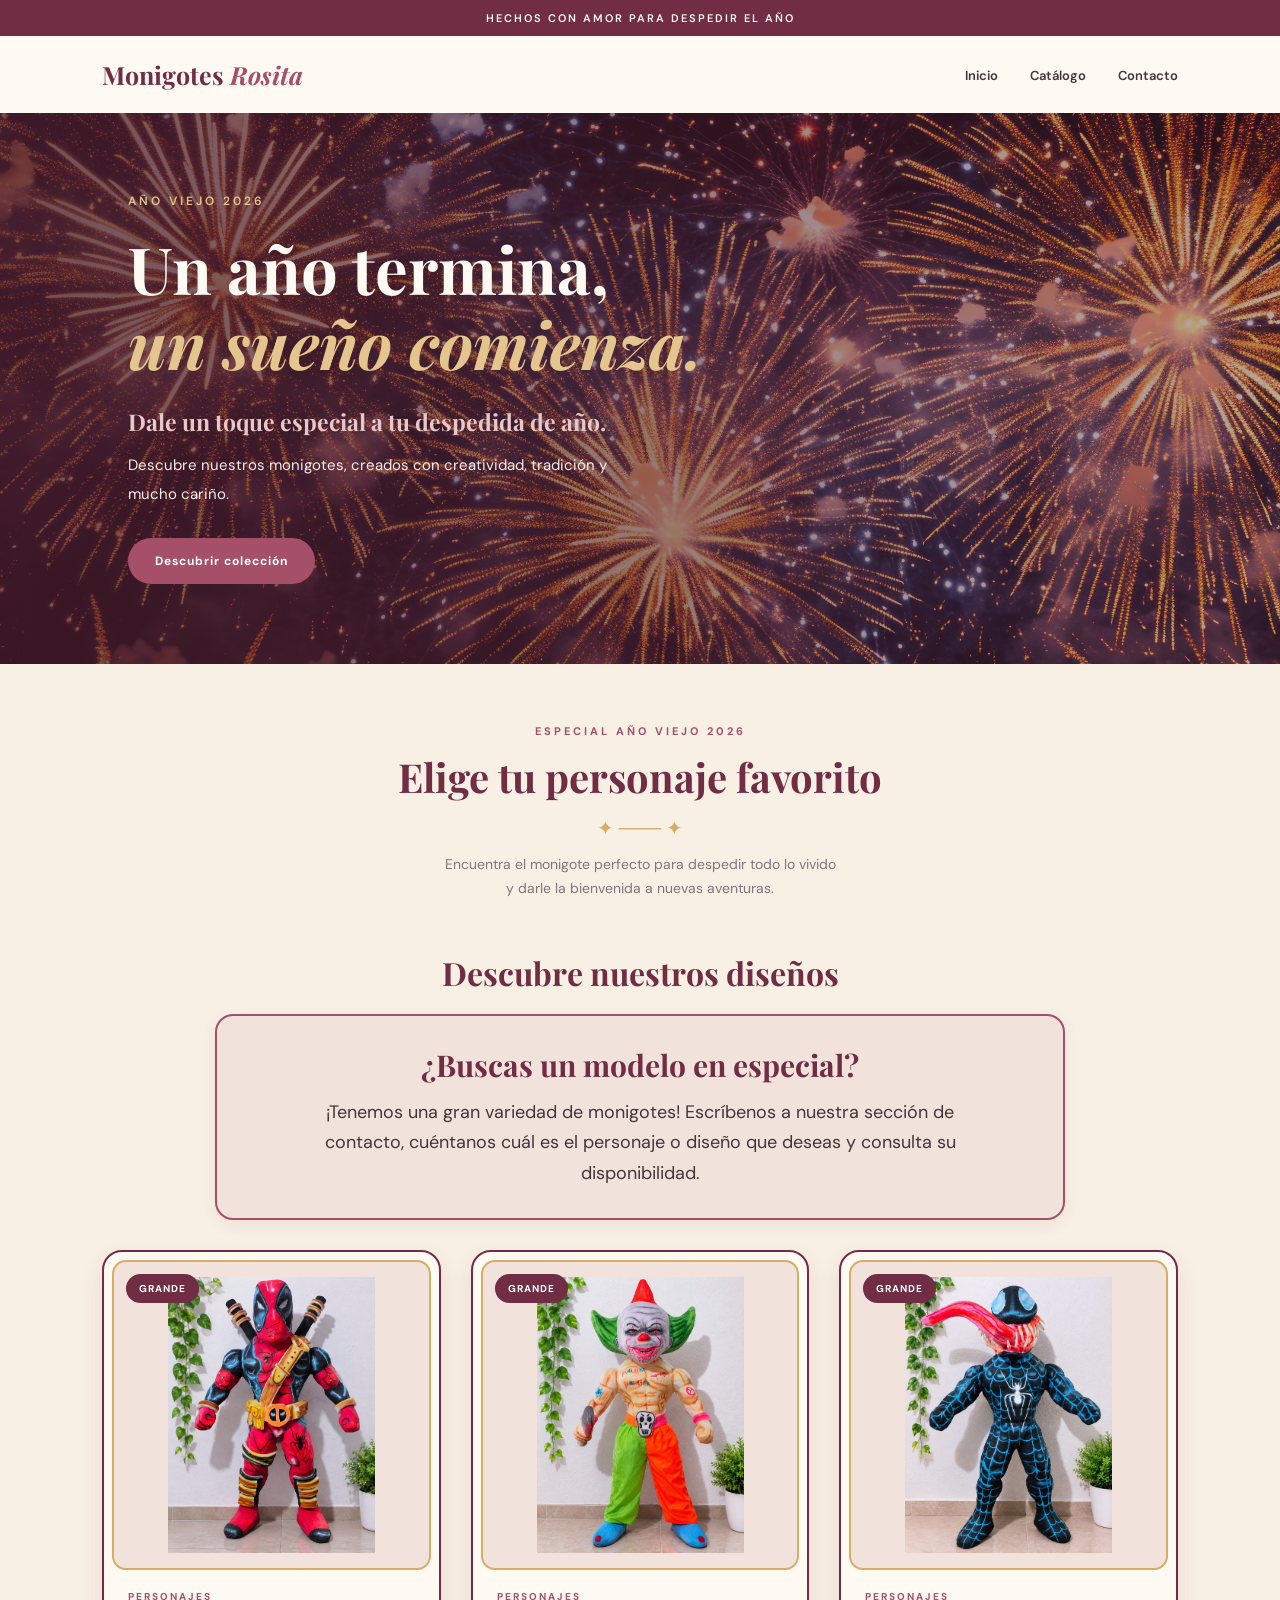
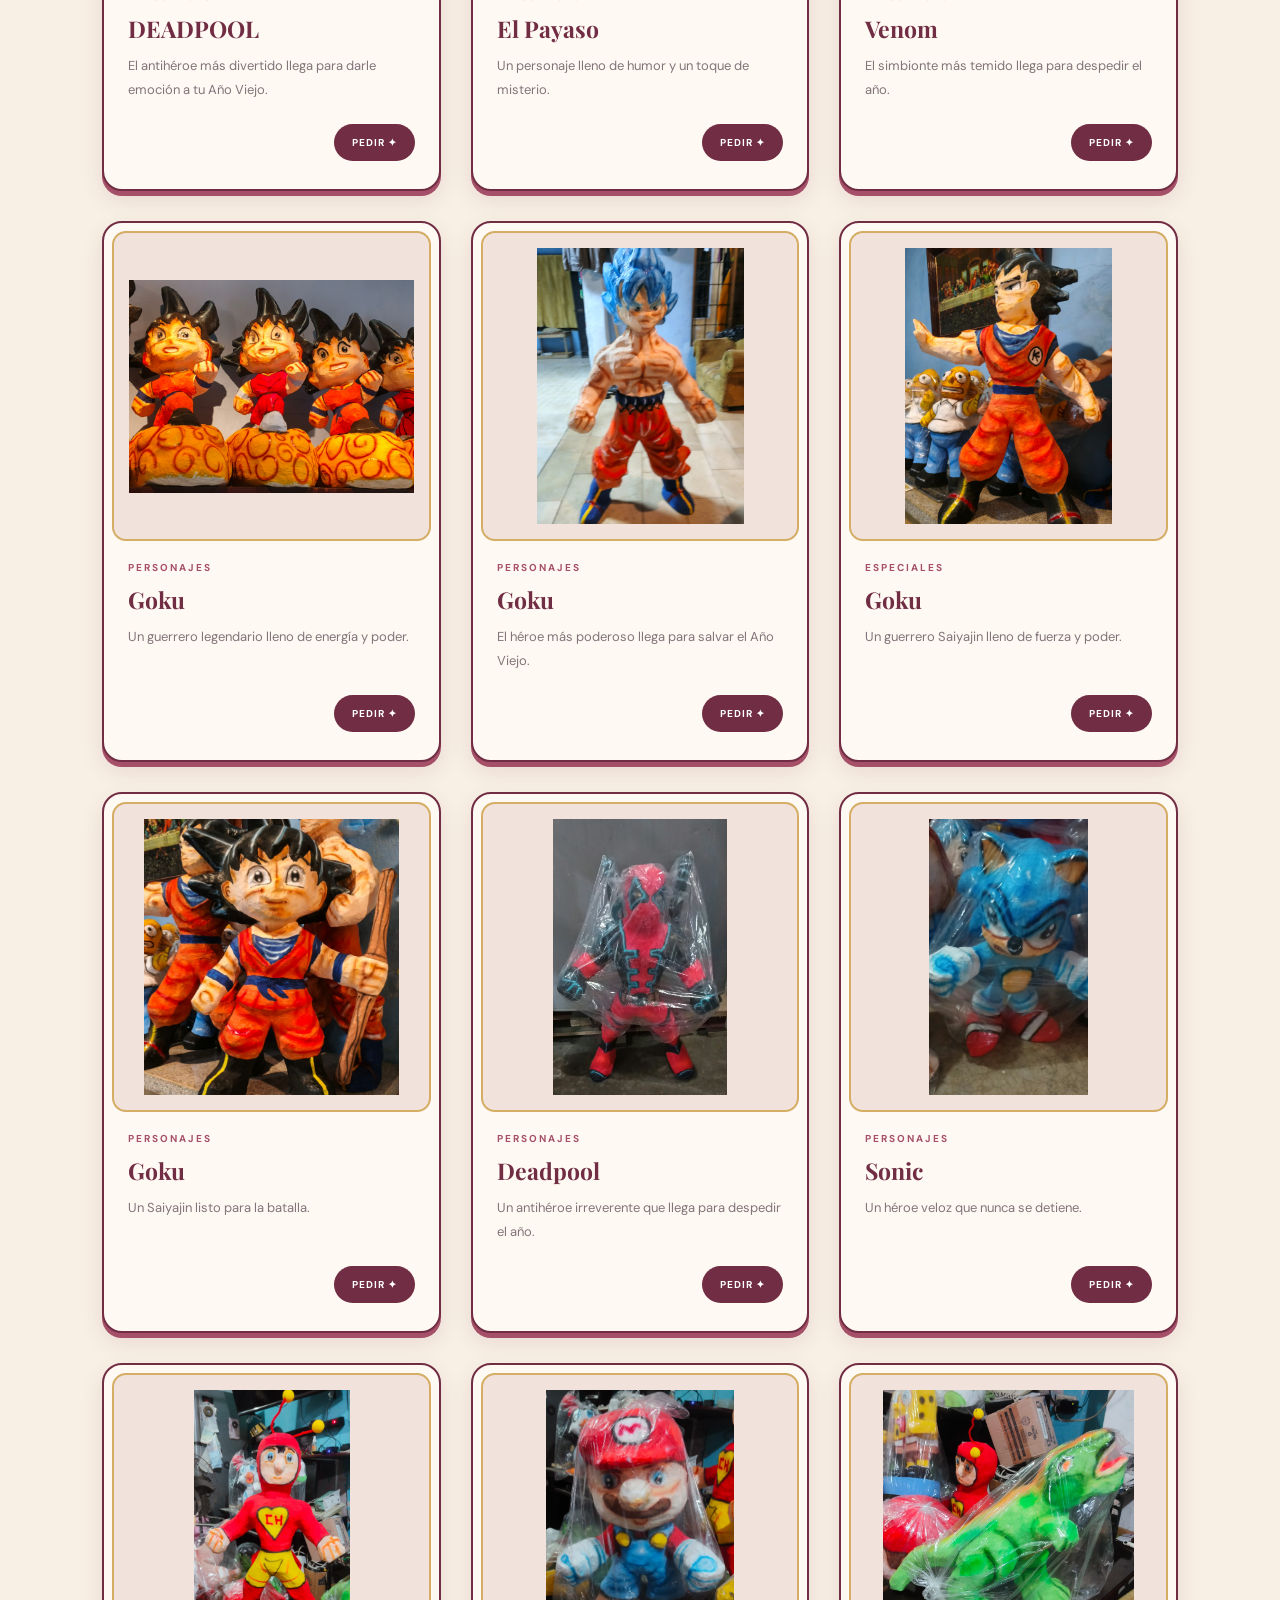
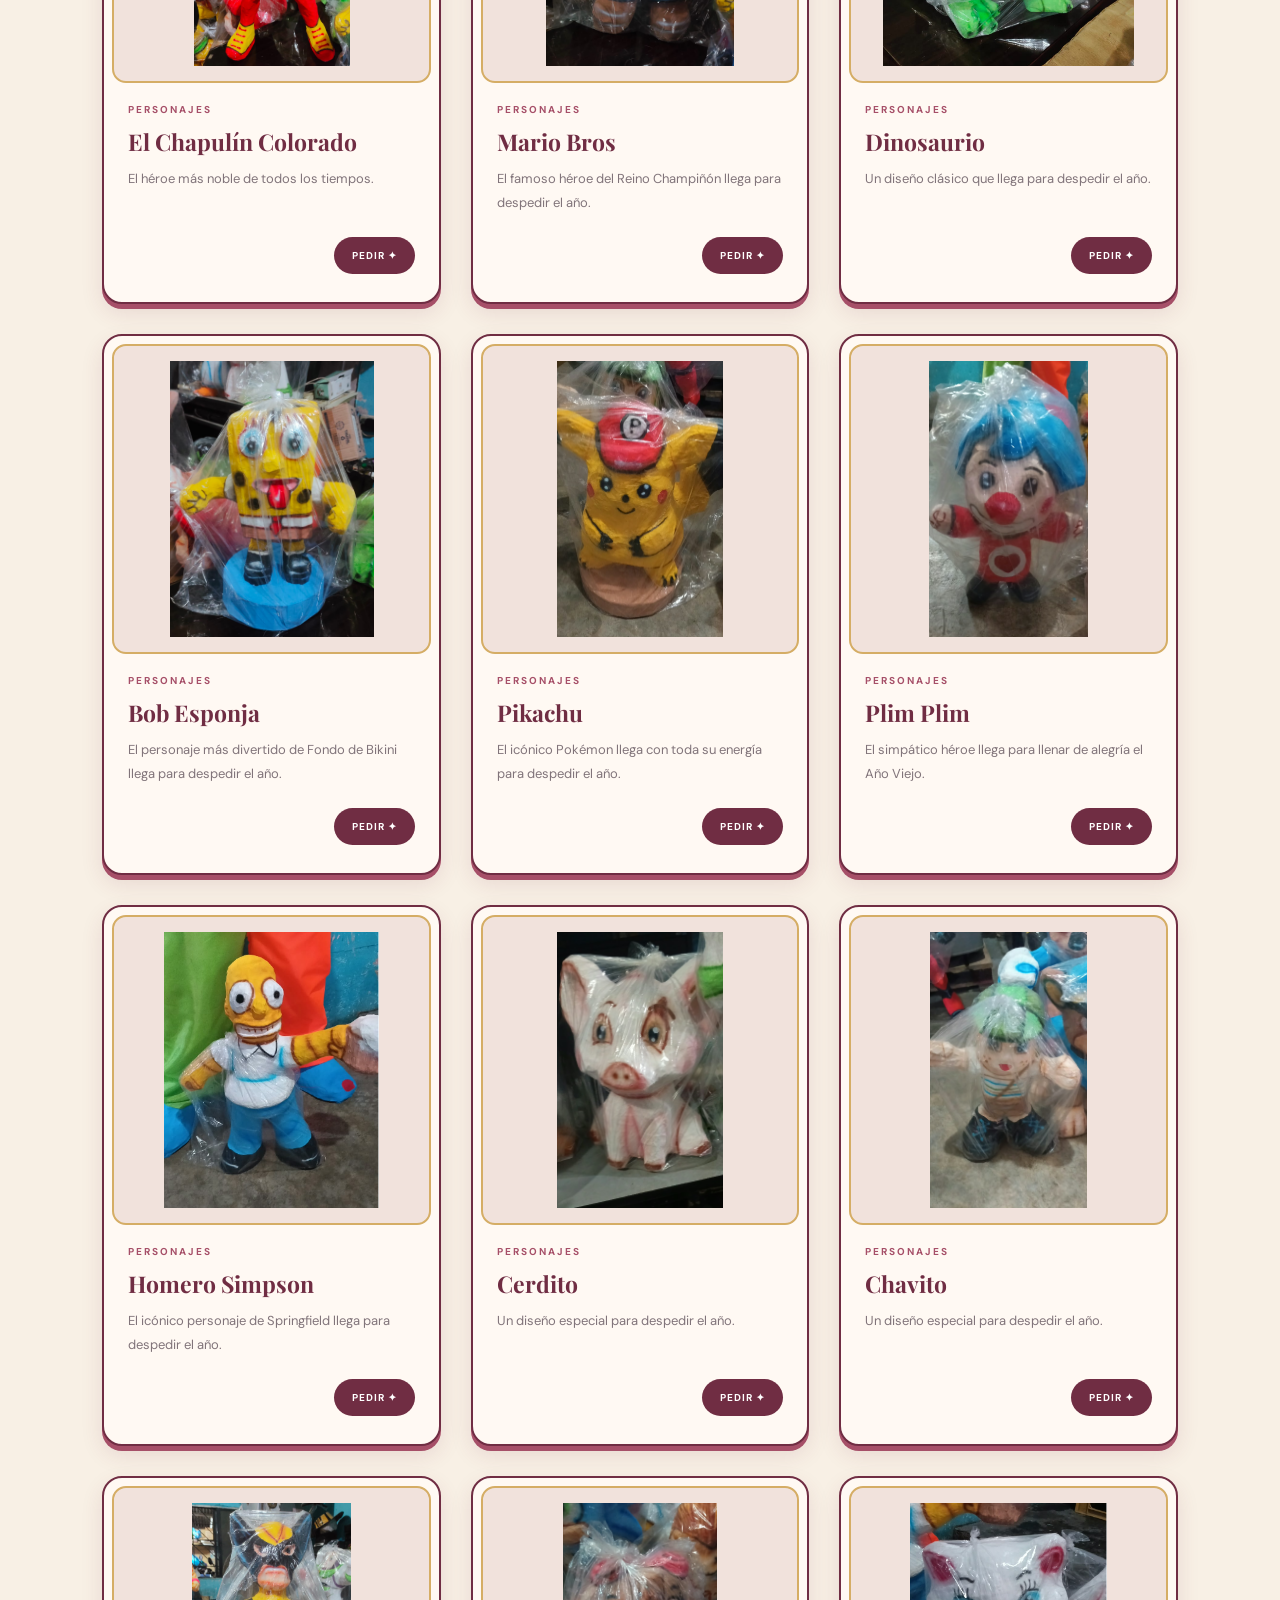
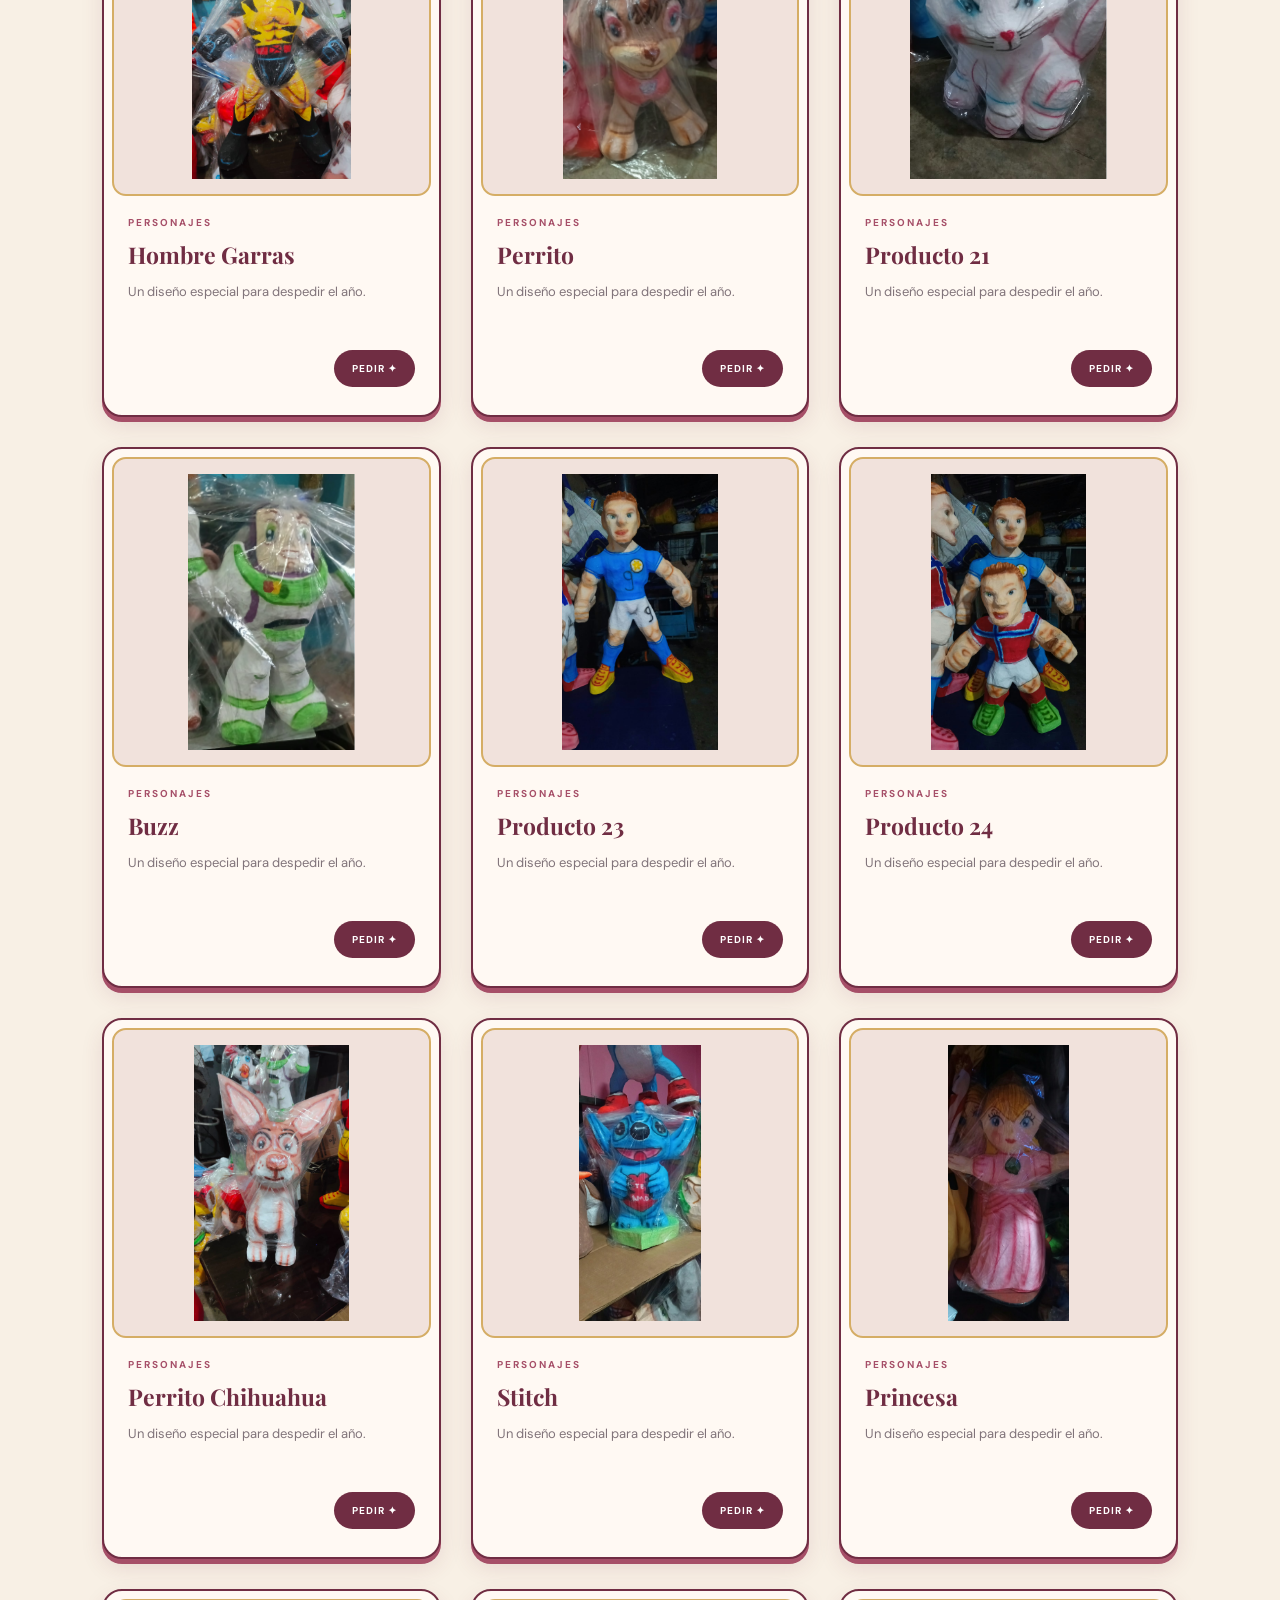
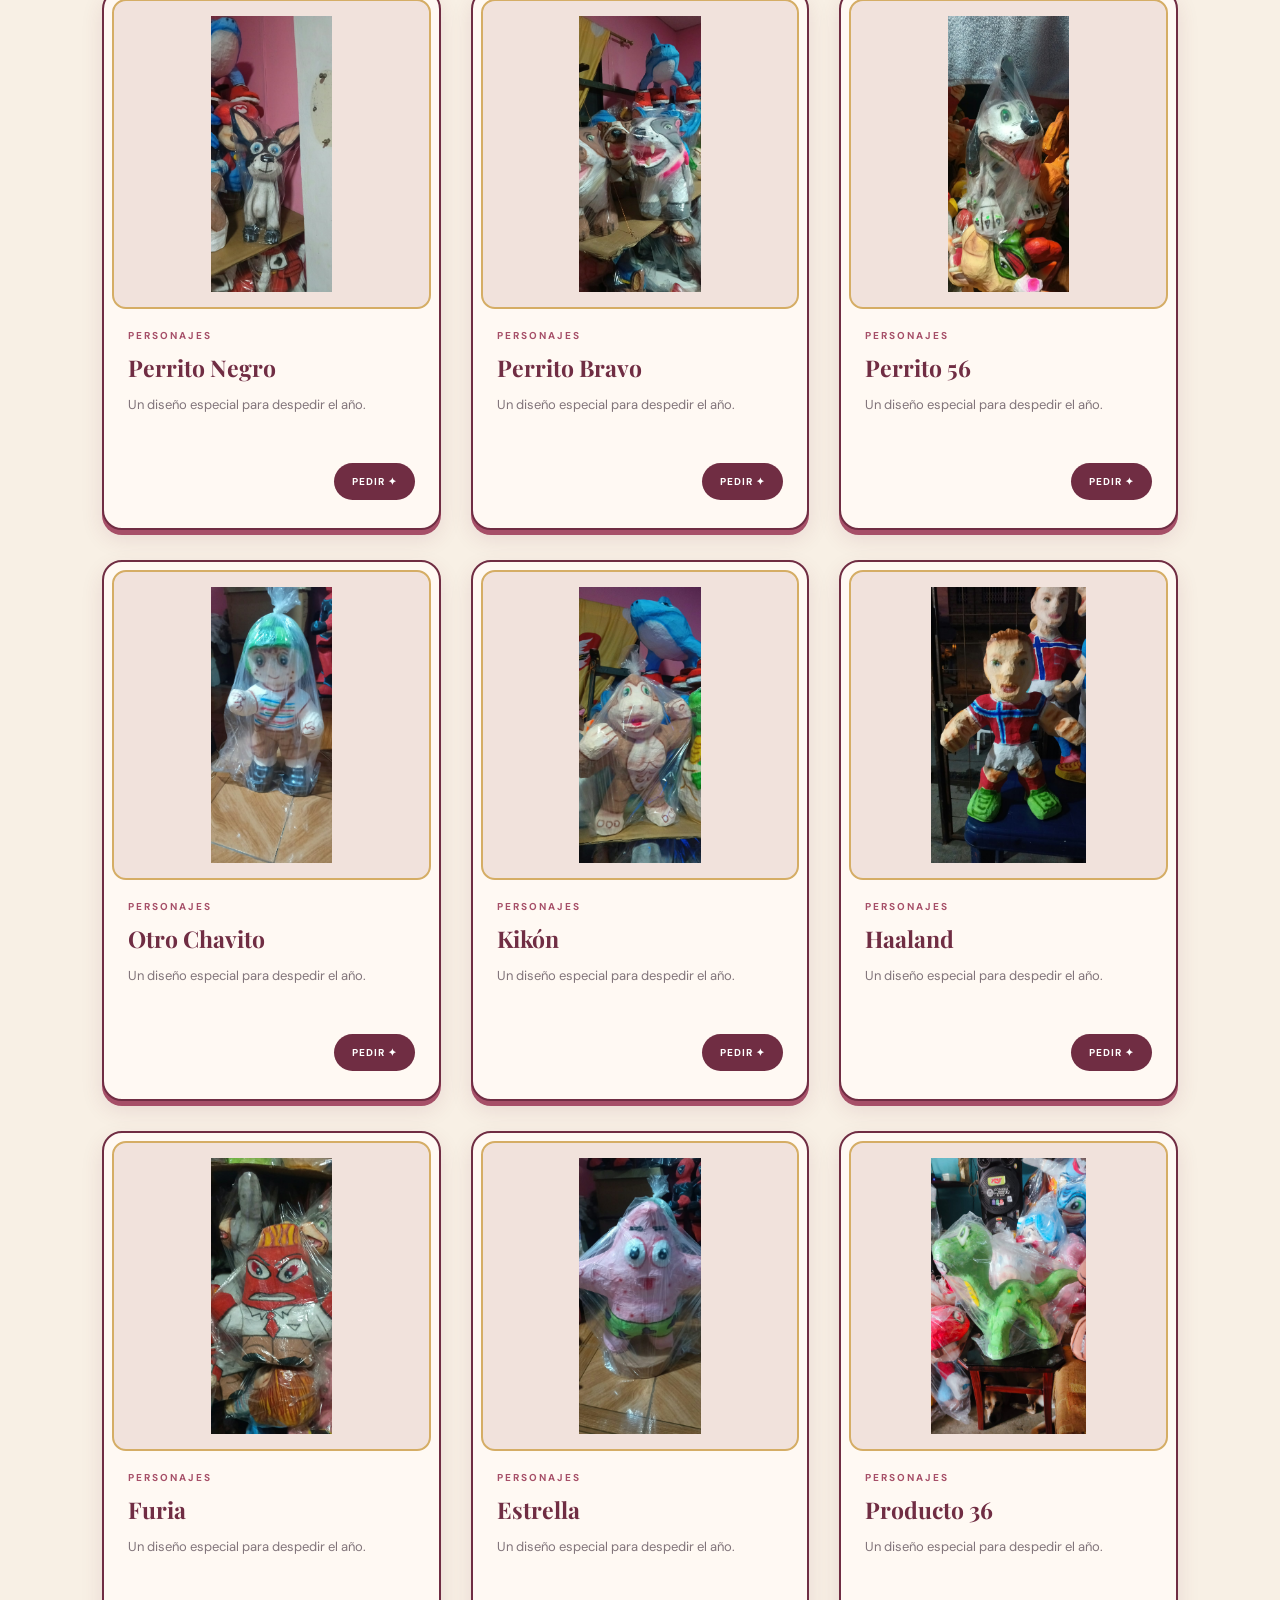
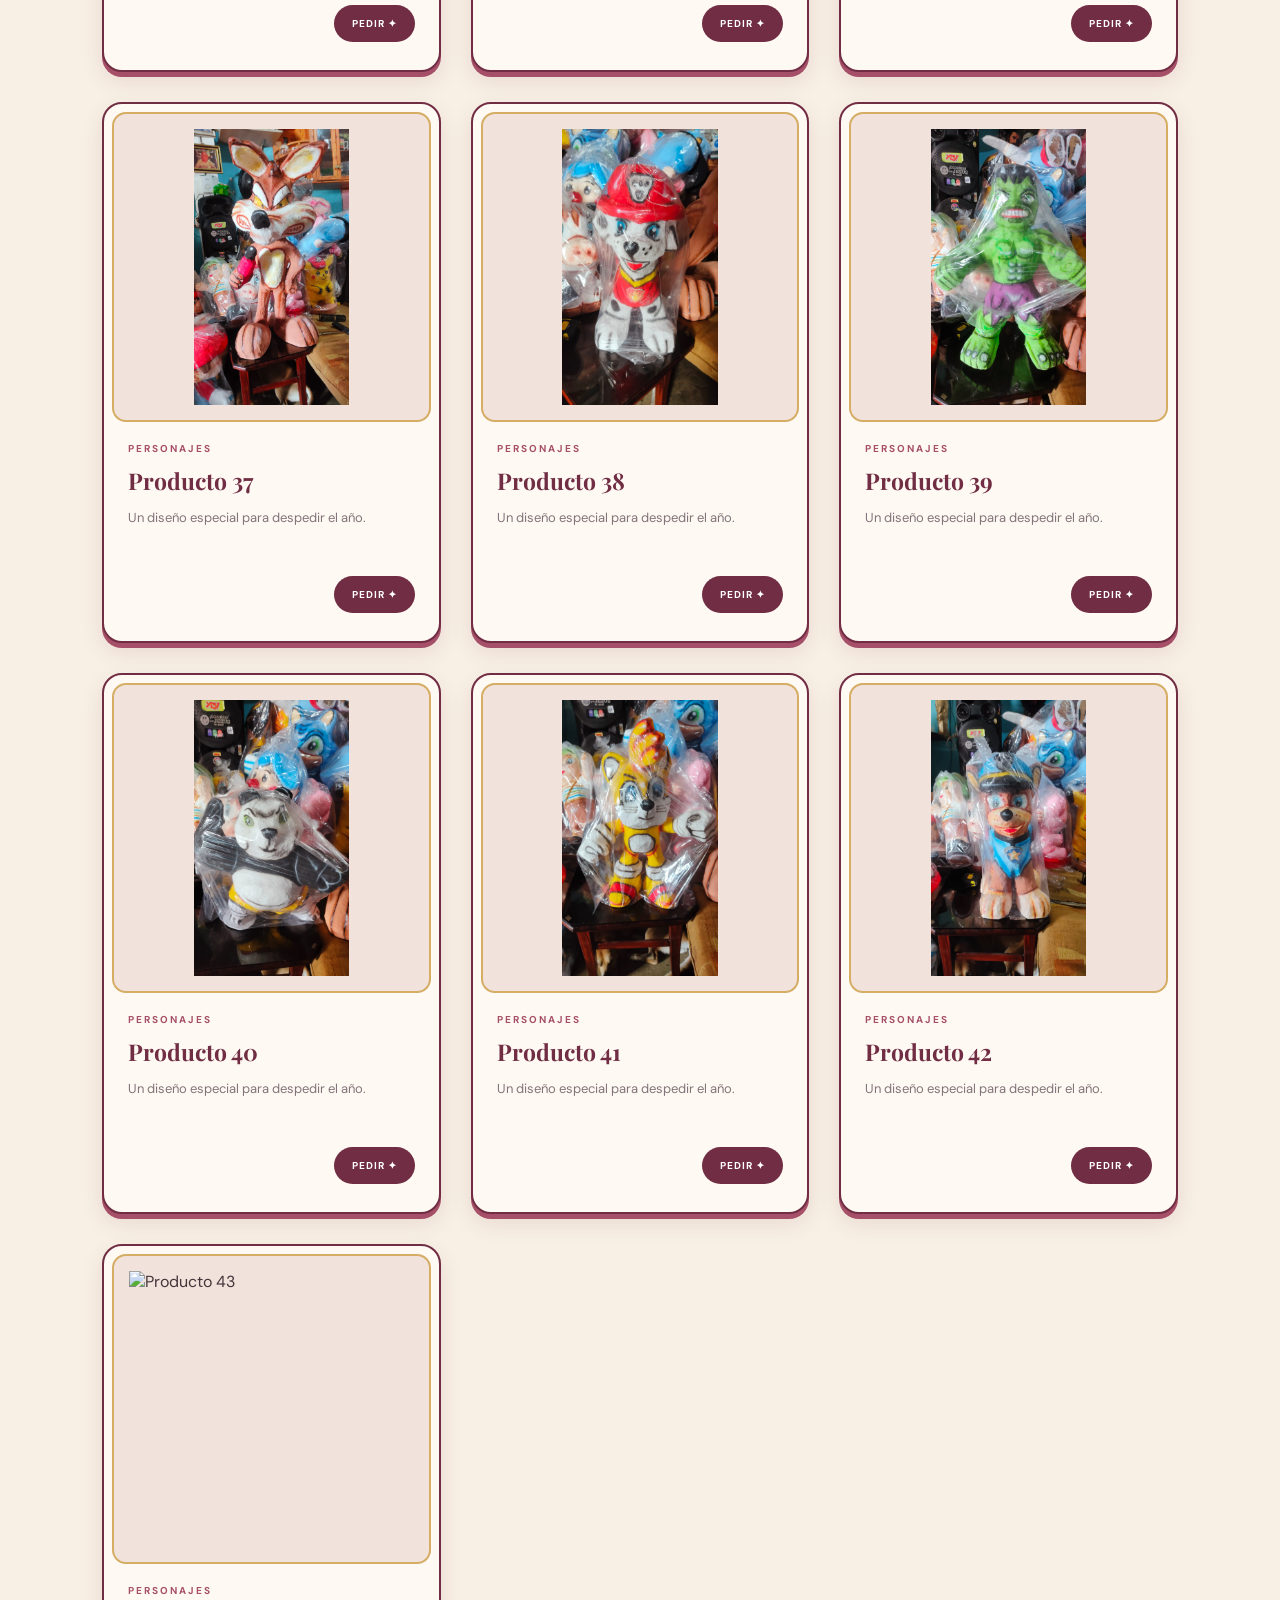
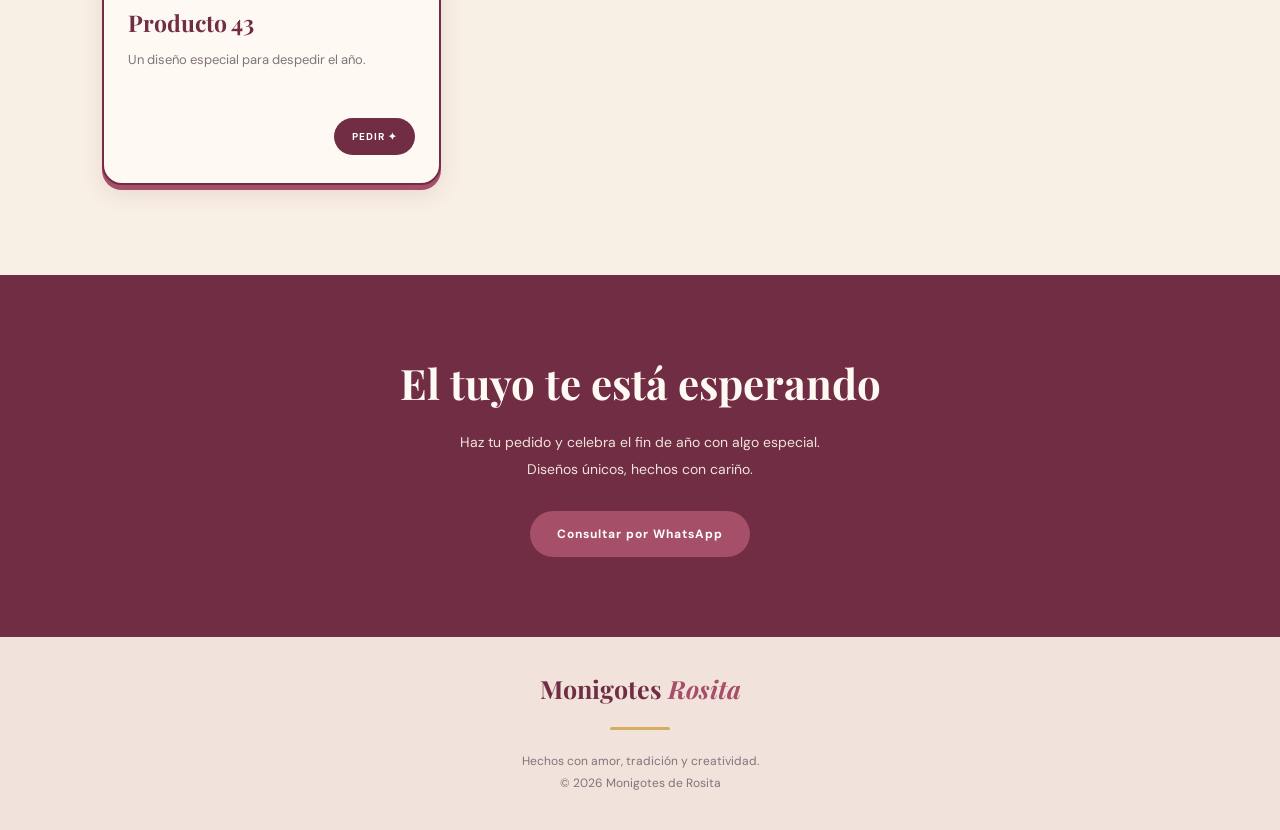
==== commit b011f2b8: "Update index.html" ====
--- a/index.html
+++ b/index.html
@@ -864,7 +864,7 @@
 
       <article class="product" data-category="personajes">
         <div class="product-image">
-          <img src="pluto.jpeg" alt="Producto 43">
+          <img src="imagen-producto-43.jpeg" alt="Producto 43">
         </div>
         <div class="product-info">
           <span class="category">Personajes</span>
@@ -905,7 +905,6 @@
   <!-- FOOTER -->
 
   <footer>
-
     <div class="logo">
       Monigotes <span>Rosita</span>
     </div>
@@ -917,8 +916,24 @@
       <br>
       © 2026 Monigotes de Rosita
     </p>
-
   </footer>
+
+  <script>
+    document.querySelectorAll(".product .order").forEach((boton) => {
+      boton.addEventListener("click", function (e) {
+        e.preventDefault();
+
+        const producto = this.closest(".product");
+        const nombre = producto.querySelector("h4").textContent.trim();
+
+        const mensaje = `¡Hola! 😊 Me interesa el monigote "${nombre}" de su catálogo. ¿Me pueden dar información sobre su disponibilidad y precio?`;
+
+        const enlace = `https://wa.me/593997462913?text=${encodeURIComponent(mensaje)}`;
+
+        window.open(enlace, "_blank");
+      });
+    });
+  </script>
 
 </body>
 </html>
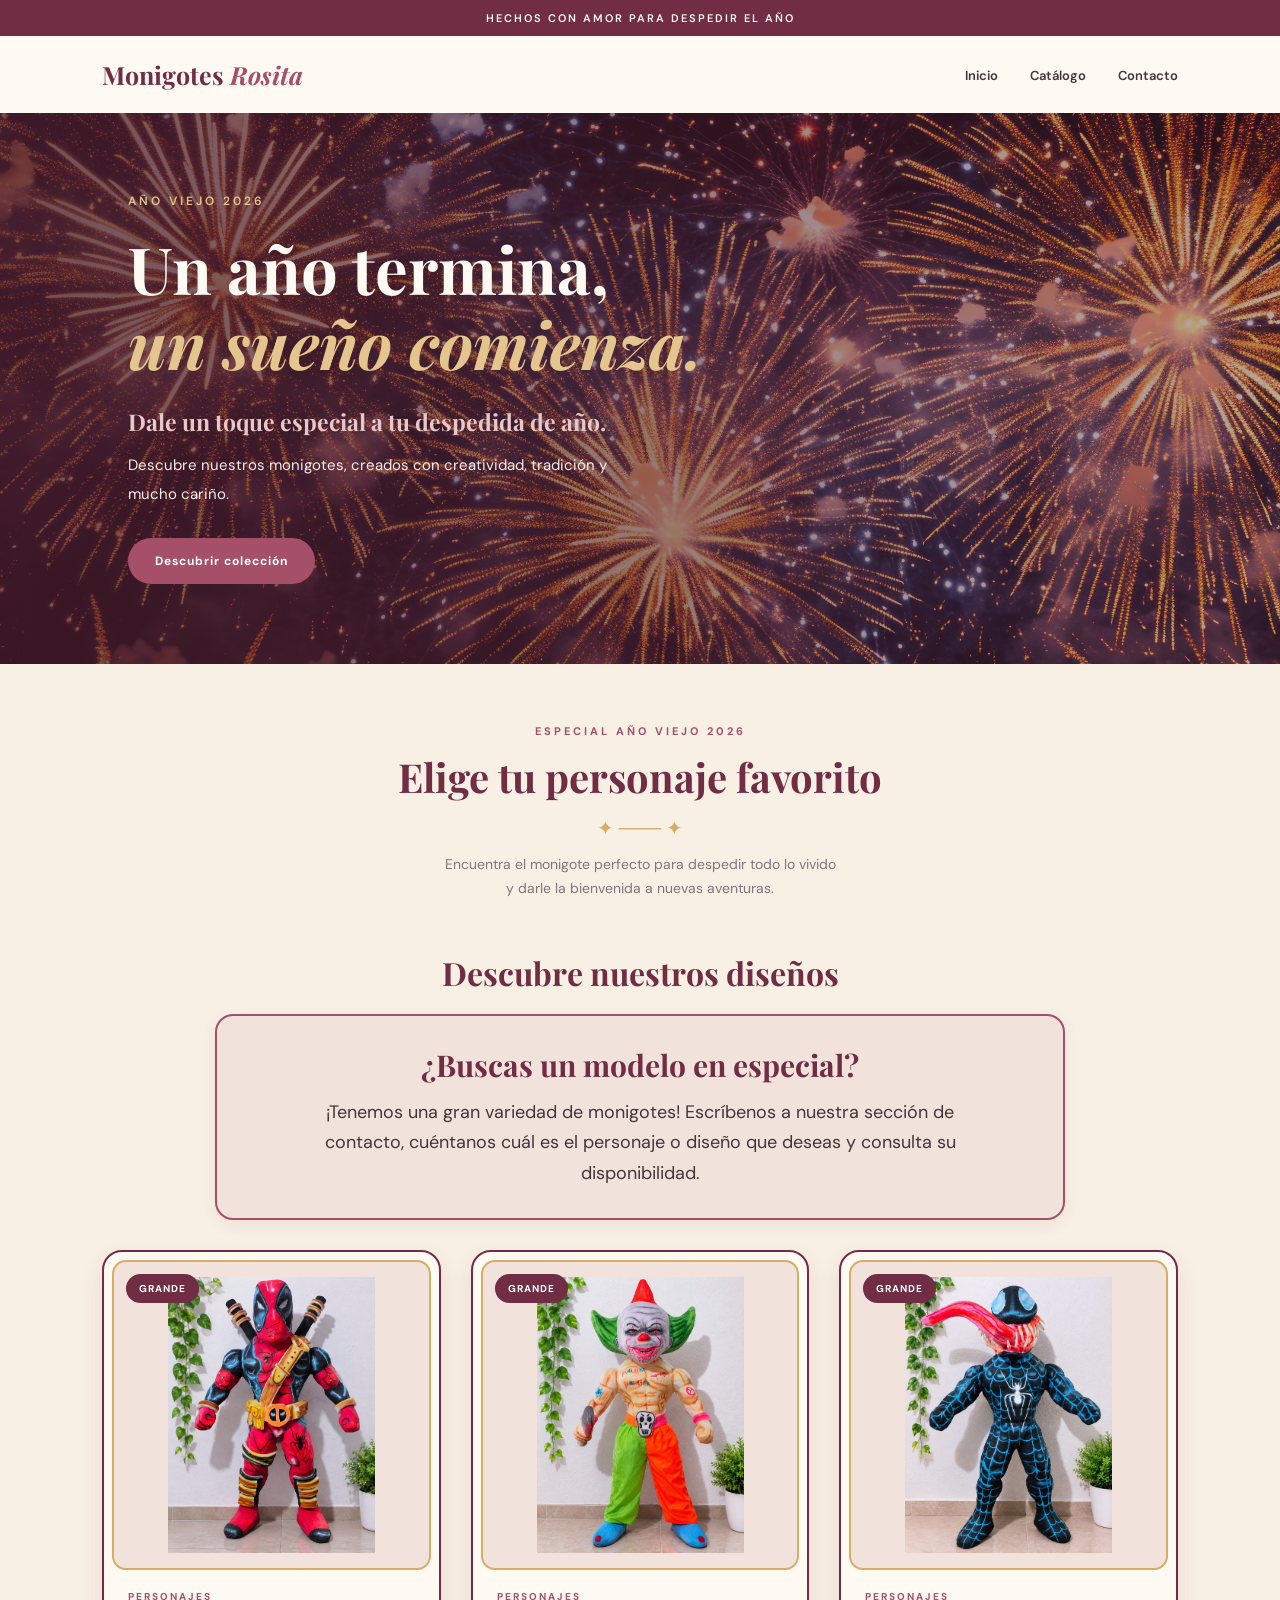
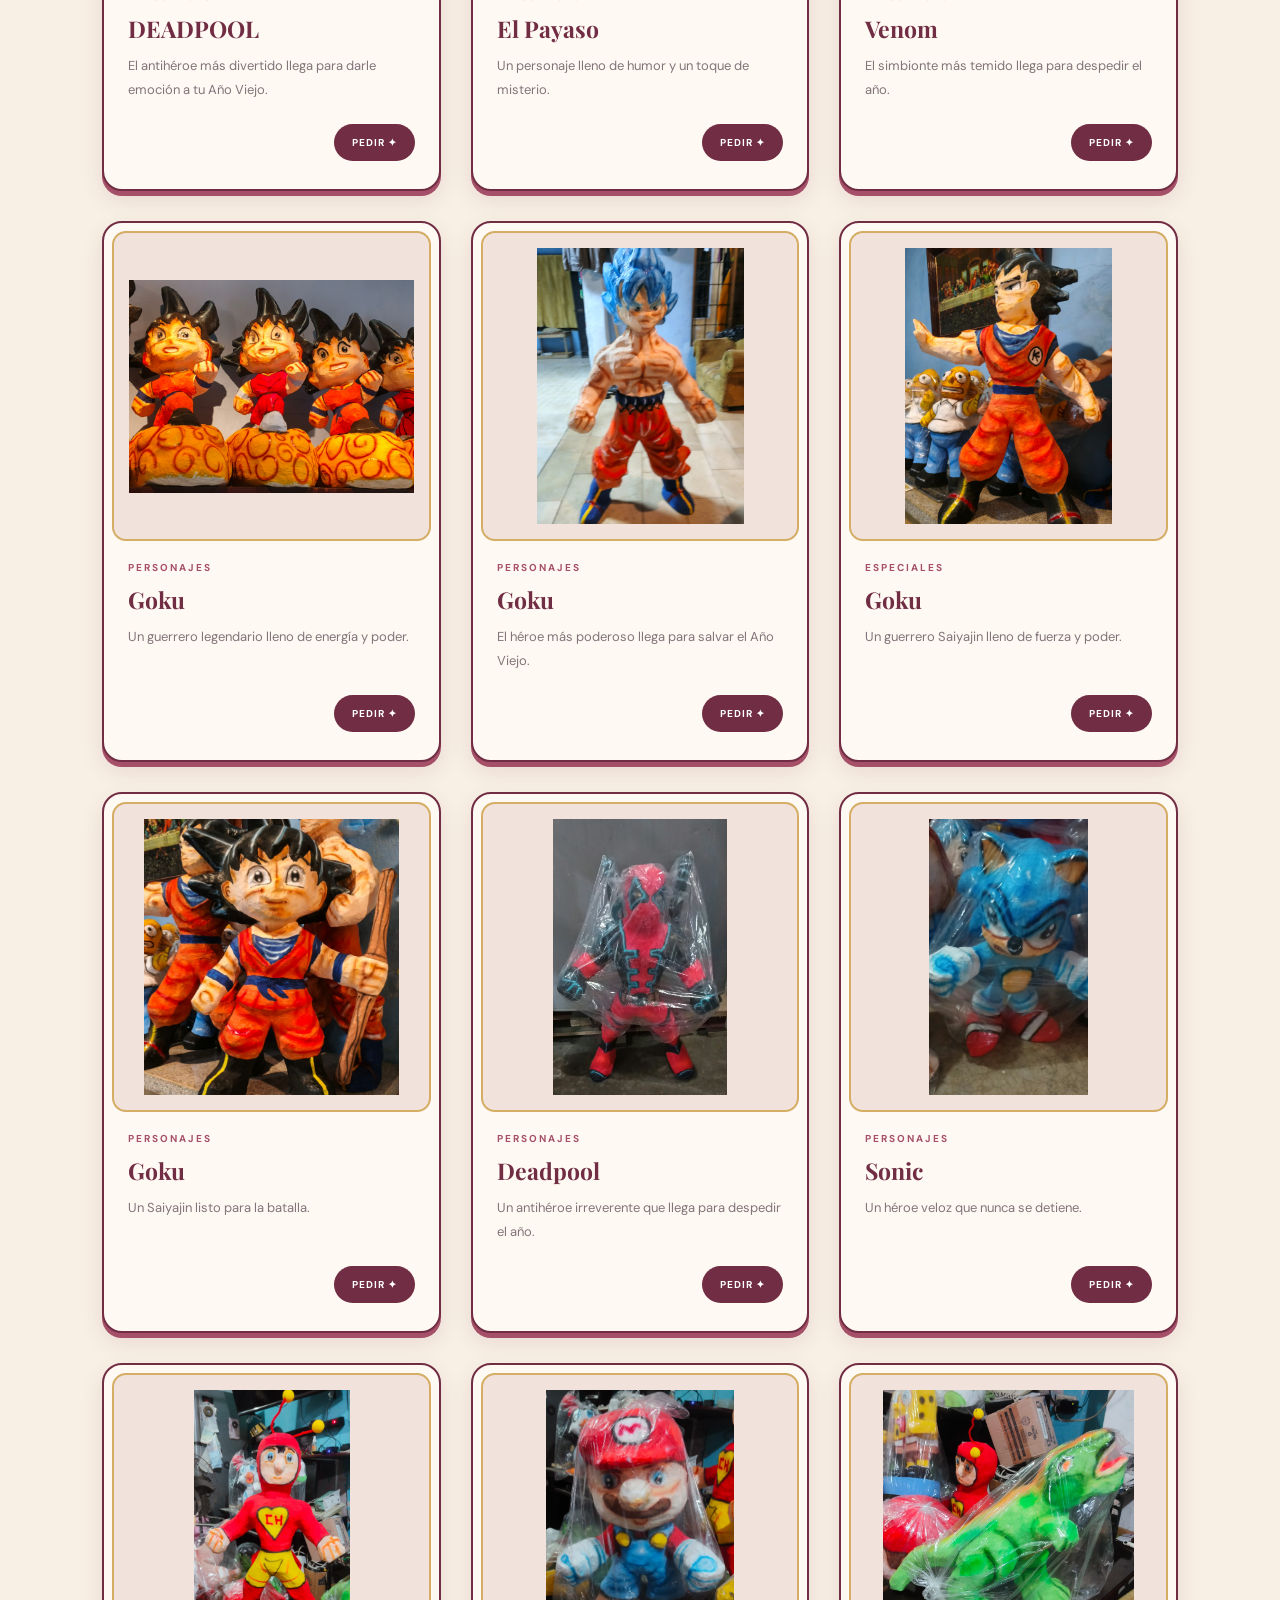
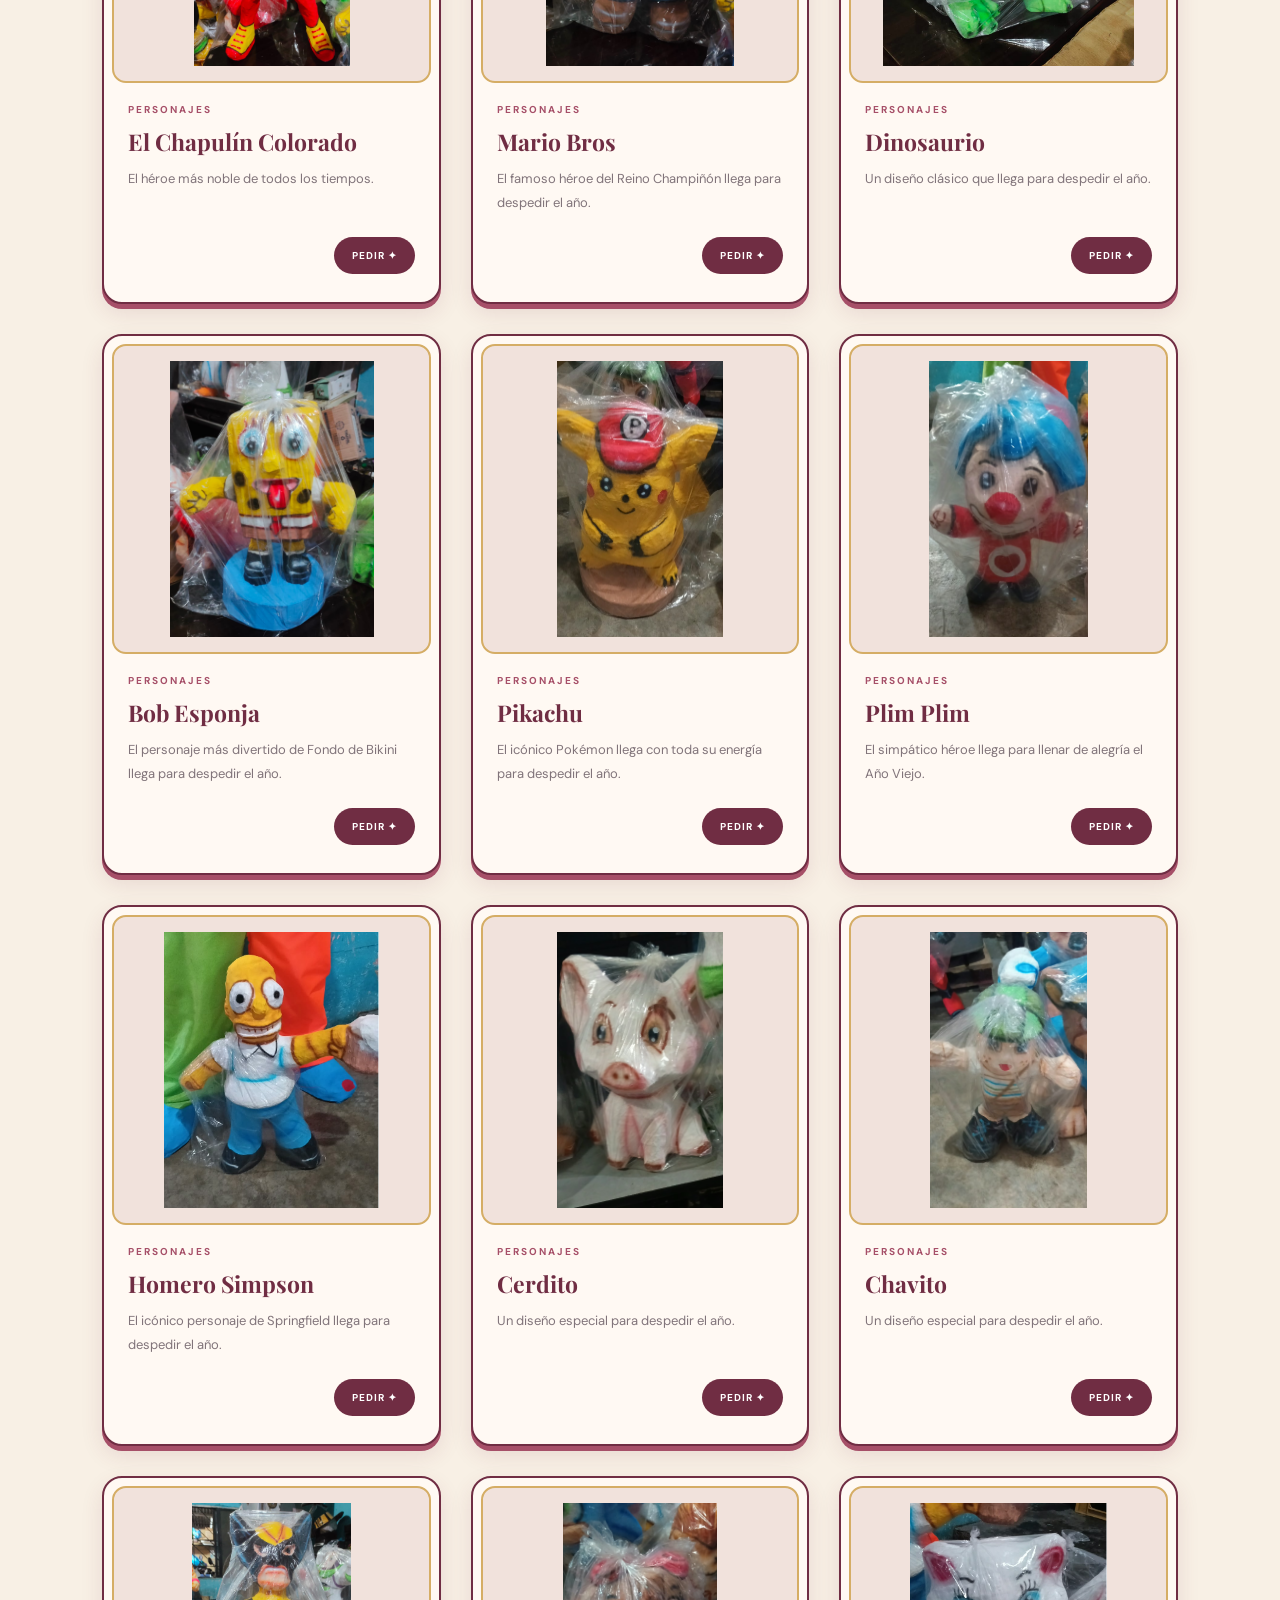
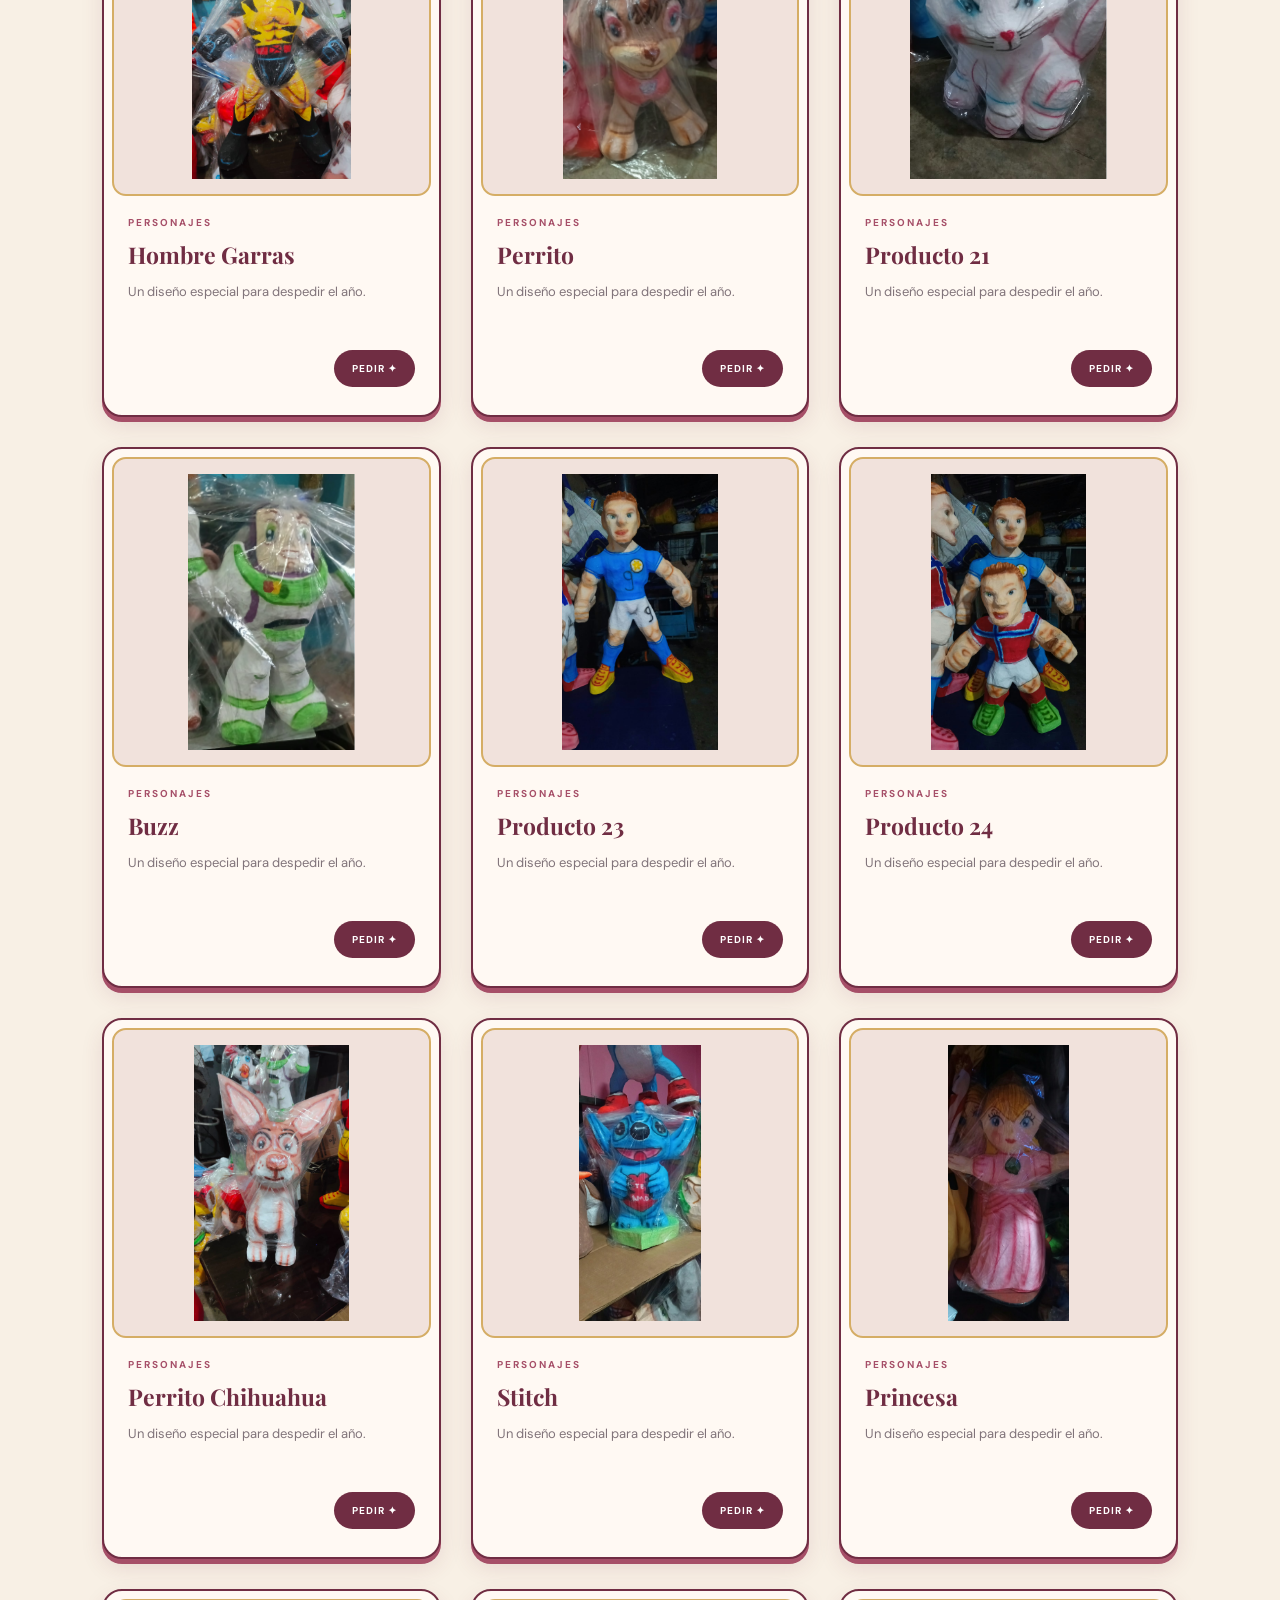
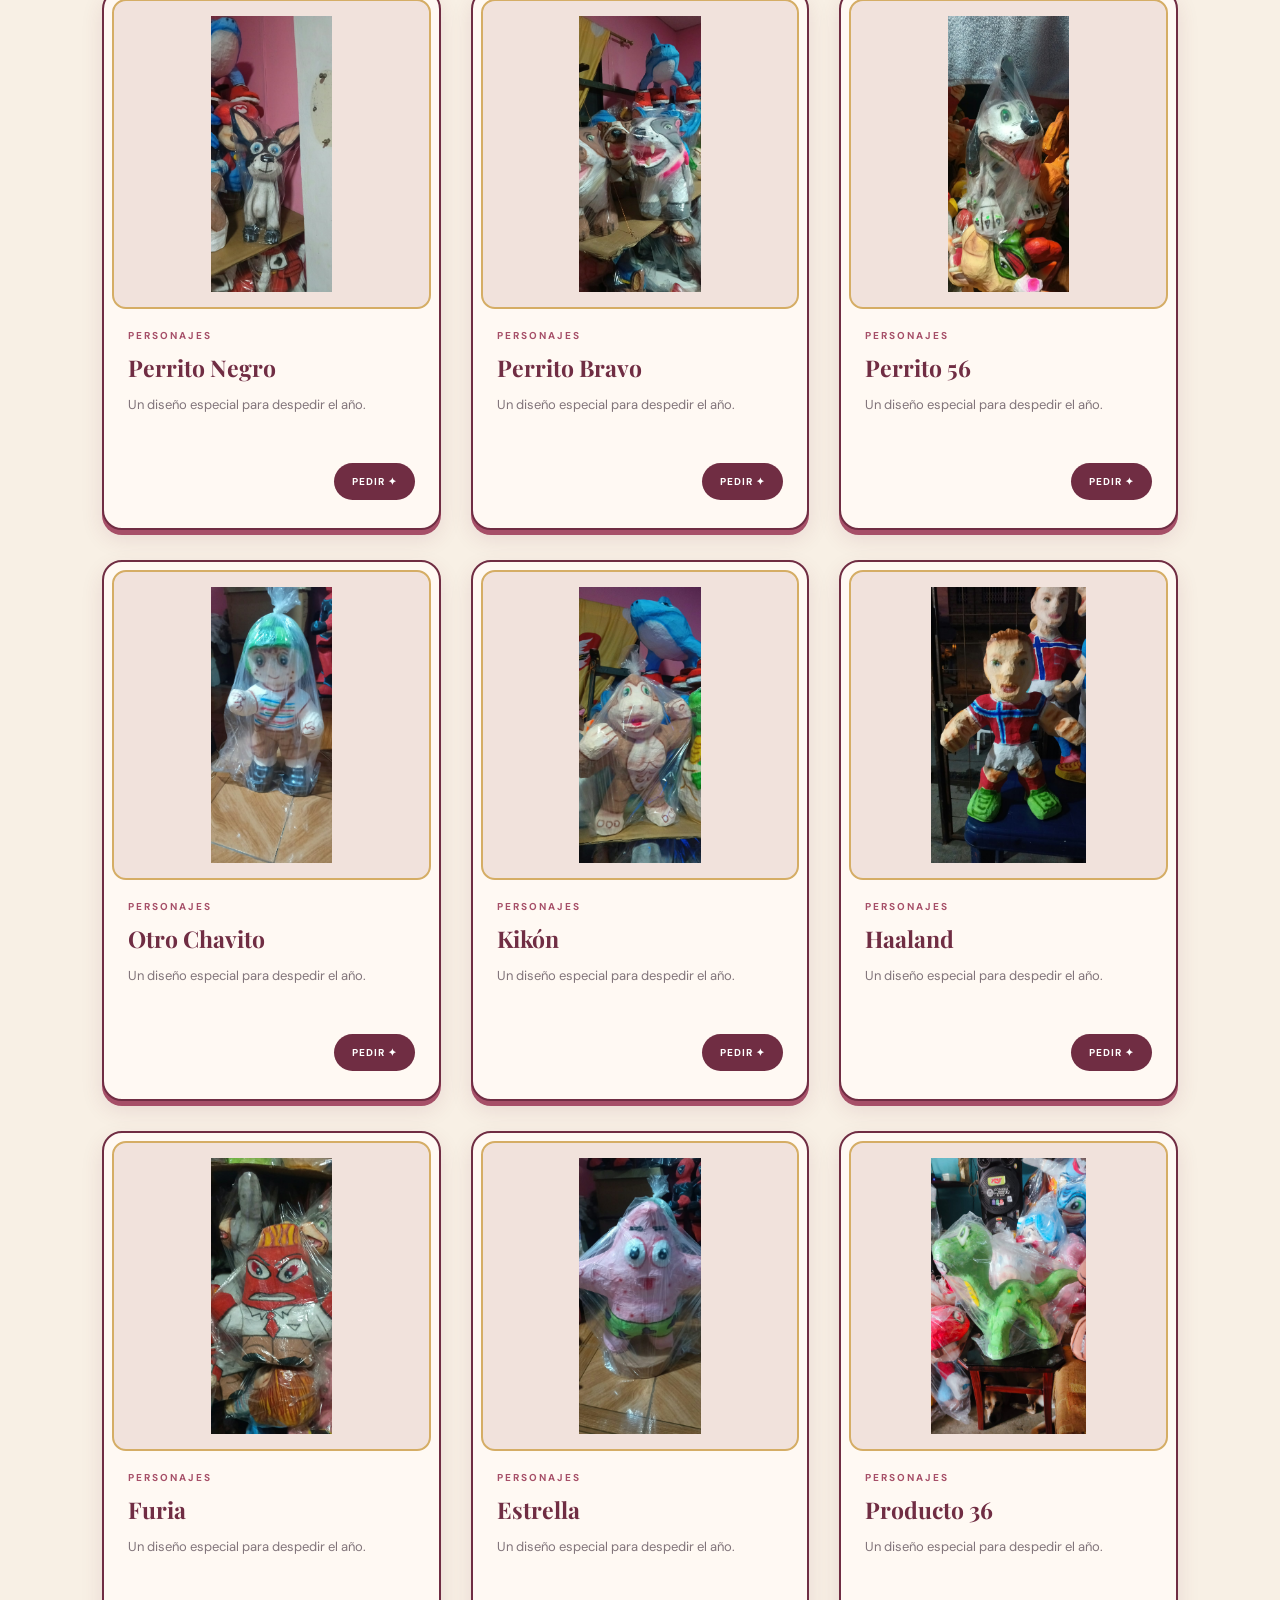
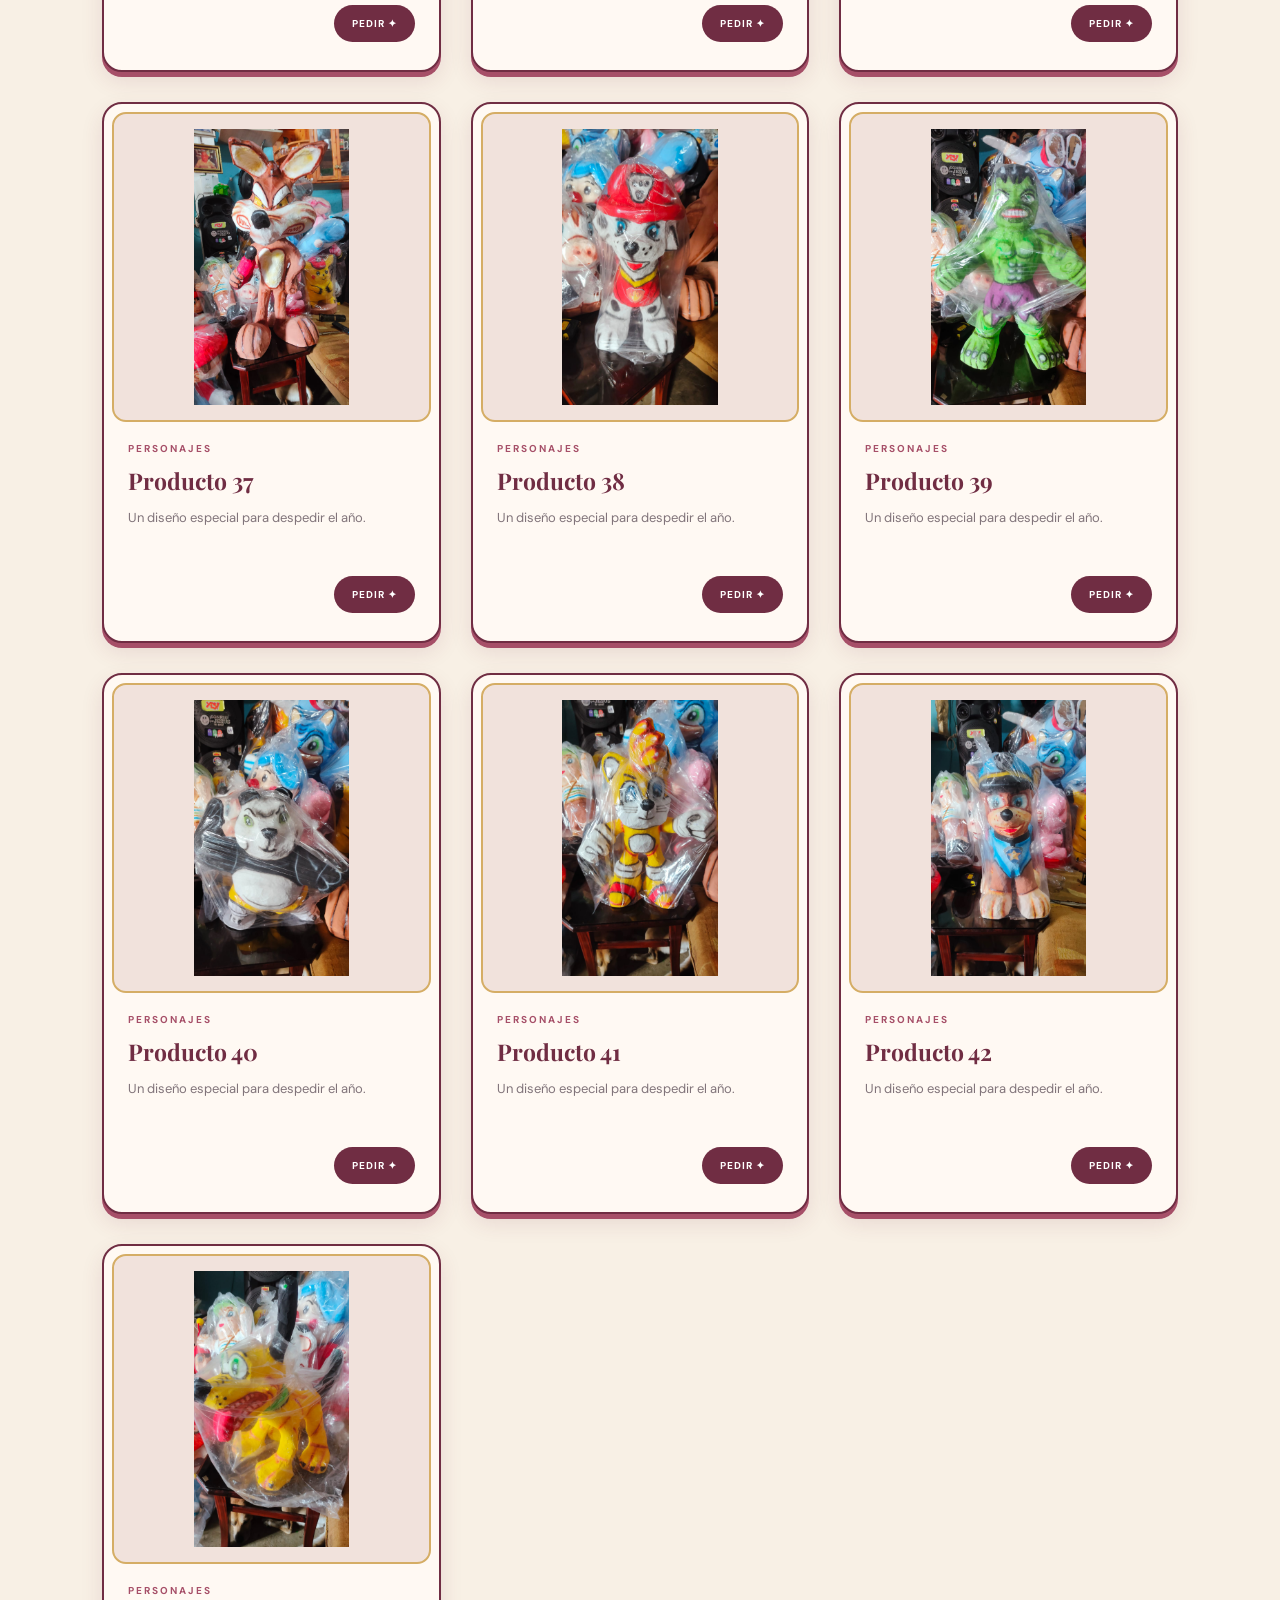
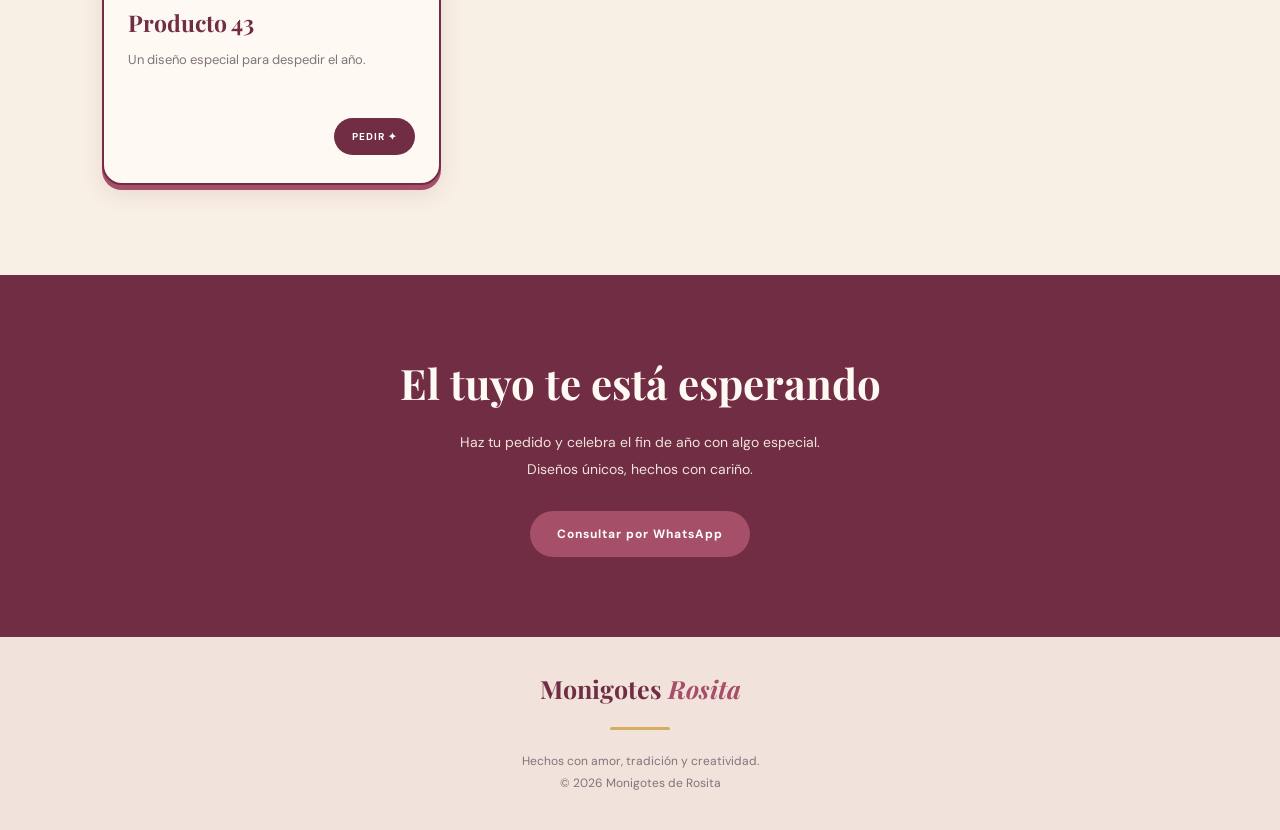
==== commit 8a42a090: "Update index.html" ====
--- a/index.html
+++ b/index.html
@@ -512,7 +512,7 @@
 
       <article class="product" data-category="personajes">
         <div class="product-image">
-          <img src="Screenshot 2026-11-21 114512.png" alt="Producto 21">
+          <img src="Screenshot 2026-11-21 114512.png" alt="Gatita Mimi">
         </div>
         <div class="product-info">
           <span class="category">Personajes</span>
@@ -528,7 +528,7 @@
 
       <article class="product" data-category="personajes">
         <div class="product-image">
-          <img src="Screenshot 2026-11-21 115526buzz.png" alt="Buzz">
+          <img src="Screenshot 2026-11-21 115526buzz.png" alt="buzz lightyear">
         </div>
         <div class="product-info">
           <span class="category">Personajes</span>
@@ -544,7 +544,7 @@
 
       <article class="product" data-category="personajes">
         <div class="product-image">
-          <img src="WhatsApp Image 2026-11-22 at 17.35.3223.jpeg" alt="Producto 23">
+          <img src="WhatsApp Image 2026-11-22 at 17.35.3223.jpeg" alt="Haaland Modelo 1">
         </div>
         <div class="product-info">
           <span class="category">Personajes</span>
@@ -560,7 +560,7 @@
 
       <article class="product" data-category="personajes">
         <div class="product-image">
-          <img src="WhatsApp Image 2026-11-22 at 17.35.21.jpeg" alt="Producto 24">
+          <img src="WhatsApp Image 2026-11-22 at 17.35.21.jpeg" alt="Haaland Modelo 2">
         </div>
         <div class="product-info">
           <span class="category">Personajes</span>
@@ -624,7 +624,7 @@
 
       <article class="product" data-category="personajes">
         <div class="product-image">
-          <img src="perritonegro.jpeg" alt="Perrito Negro">
+          <img src="perritonegro.jpeg" alt="Perrito Modelo 1">
         </div>
         <div class="product-info">
           <span class="category">Personajes</span>
@@ -640,7 +640,7 @@
 
       <article class="product" data-category="personajes">
         <div class="product-image">
-          <img src="perritobravo.jpeg" alt="Perrito Bravo">
+          <img src="perritobravo.jpeg" alt="Perrito Modelo 2">
         </div>
         <div class="product-info">
           <span class="category">Personajes</span>
@@ -656,7 +656,7 @@
 
       <article class="product" data-category="personajes">
         <div class="product-image">
-          <img src="perrito56.jpeg" alt="Perrito 56">
+          <img src="perrito56.jpeg" alt="Perrito Modelo 3">
         </div>
         <div class="product-info">
           <span class="category">Personajes</span>
@@ -672,7 +672,7 @@
 
       <article class="product" data-category="personajes">
         <div class="product-image">
-          <img src="otrocavhito.jpeg" alt="Otro Chavito">
+          <img src="otrocavhito.jpeg" alt="Chavito">
         </div>
         <div class="product-info">
           <span class="category">Personajes</span>
@@ -688,7 +688,7 @@
 
       <article class="product" data-category="personajes">
         <div class="product-image">
-          <img src="kikon.jpeg" alt="Kikón">
+          <img src="kikon.jpeg" alt="King Kong">
         </div>
         <div class="product-info">
           <span class="category">Personajes</span>
@@ -704,7 +704,7 @@
 
       <article class="product" data-category="personajes">
         <div class="product-image">
-          <img src="halandddd.jpeg" alt="Haaland">
+          <img src="halandddd.jpeg" alt="Haaland Modelo 3">
         </div>
         <div class="product-info">
           <span class="category">Personajes</span>
@@ -736,7 +736,7 @@
 
       <article class="product" data-category="personajes">
         <div class="product-image">
-          <img src="estrella.jpeg" alt="Estrella">
+          <img src="estrella.jpeg" alt="Patricio">
         </div>
         <div class="product-info">
           <span class="category">Personajes</span>
@@ -752,7 +752,7 @@
 
       <article class="product" data-category="personajes">
         <div class="product-image">
-          <img src="dino.jpeg" alt="Producto 36">
+          <img src="dino.jpeg" alt="Dinosaurio Modelo 2">
         </div>
         <div class="product-info">
           <span class="category">Personajes</span>
@@ -768,7 +768,7 @@
 
       <article class="product" data-category="personajes">
         <div class="product-image">
-          <img src="coyotebe.jpeg" alt="Producto 37">
+          <img src="coyotebe.jpeg" alt="Coyote">
         </div>
         <div class="product-info">
           <span class="category">Personajes</span>
@@ -784,7 +784,7 @@
 
       <article class="product" data-category="personajes">
         <div class="product-image">
-          <img src="perritosheila.jpeg" alt="Producto 38">
+          <img src="perritosheila.jpeg" alt="Marshall">
         </div>
         <div class="product-info">
           <span class="category">Personajes</span>
@@ -800,7 +800,7 @@
 
       <article class="product" data-category="personajes">
         <div class="product-image">
-          <img src="hulk.jpeg" alt="Producto 39">
+          <img src="hulk.jpeg" alt="Hulk">
         </div>
         <div class="product-info">
           <span class="category">Personajes</span>
@@ -816,7 +816,7 @@
 
       <article class="product" data-category="personajes">
         <div class="product-image">
-          <img src="kunfupanda.jpeg" alt="Producto 40">
+          <img src="kunfupanda.jpeg" alt="kung fu panda">
         </div>
         <div class="product-info">
           <span class="category">Personajes</span>
@@ -832,7 +832,7 @@
 
       <article class="product" data-category="personajes">
         <div class="product-image">
-          <img src="snoib.jpeg" alt="Producto 41">
+          <img src="snoib.jpeg" alt="Tails">
         </div>
         <div class="product-info">
           <span class="category">Personajes</span>
@@ -848,7 +848,7 @@
 
       <article class="product" data-category="personajes">
         <div class="product-image">
-          <img src="prrikj.jpeg" alt="Producto 42">
+          <img src="prrikj.jpeg" alt="Chase">
         </div>
         <div class="product-info">
           <span class="category">Personajes</span>
@@ -864,7 +864,7 @@
 
       <article class="product" data-category="personajes">
         <div class="product-image">
-          <img src="imagen-producto-43.jpeg" alt="Producto 43">
+          <img src="pluto.jpeg" alt="Pluto">
         </div>
         <div class="product-info">
           <span class="category">Personajes</span>
@@ -926,7 +926,7 @@
         const producto = this.closest(".product");
         const nombre = producto.querySelector("h4").textContent.trim();
 
-        const mensaje = `¡Hola! 😊 Me interesa el monigote "${nombre}" de su catálogo. ¿Me pueden dar información sobre su disponibilidad y precio?`;
+        const mensaje = `¡Hola!  Me interesa el monigote "${nombre}" de su catálogo. ¿Me pueden dar información sobre su disponibilidad y precio?`;
 
         const enlace = `https://wa.me/593997462913?text=${encodeURIComponent(mensaje)}`;
 
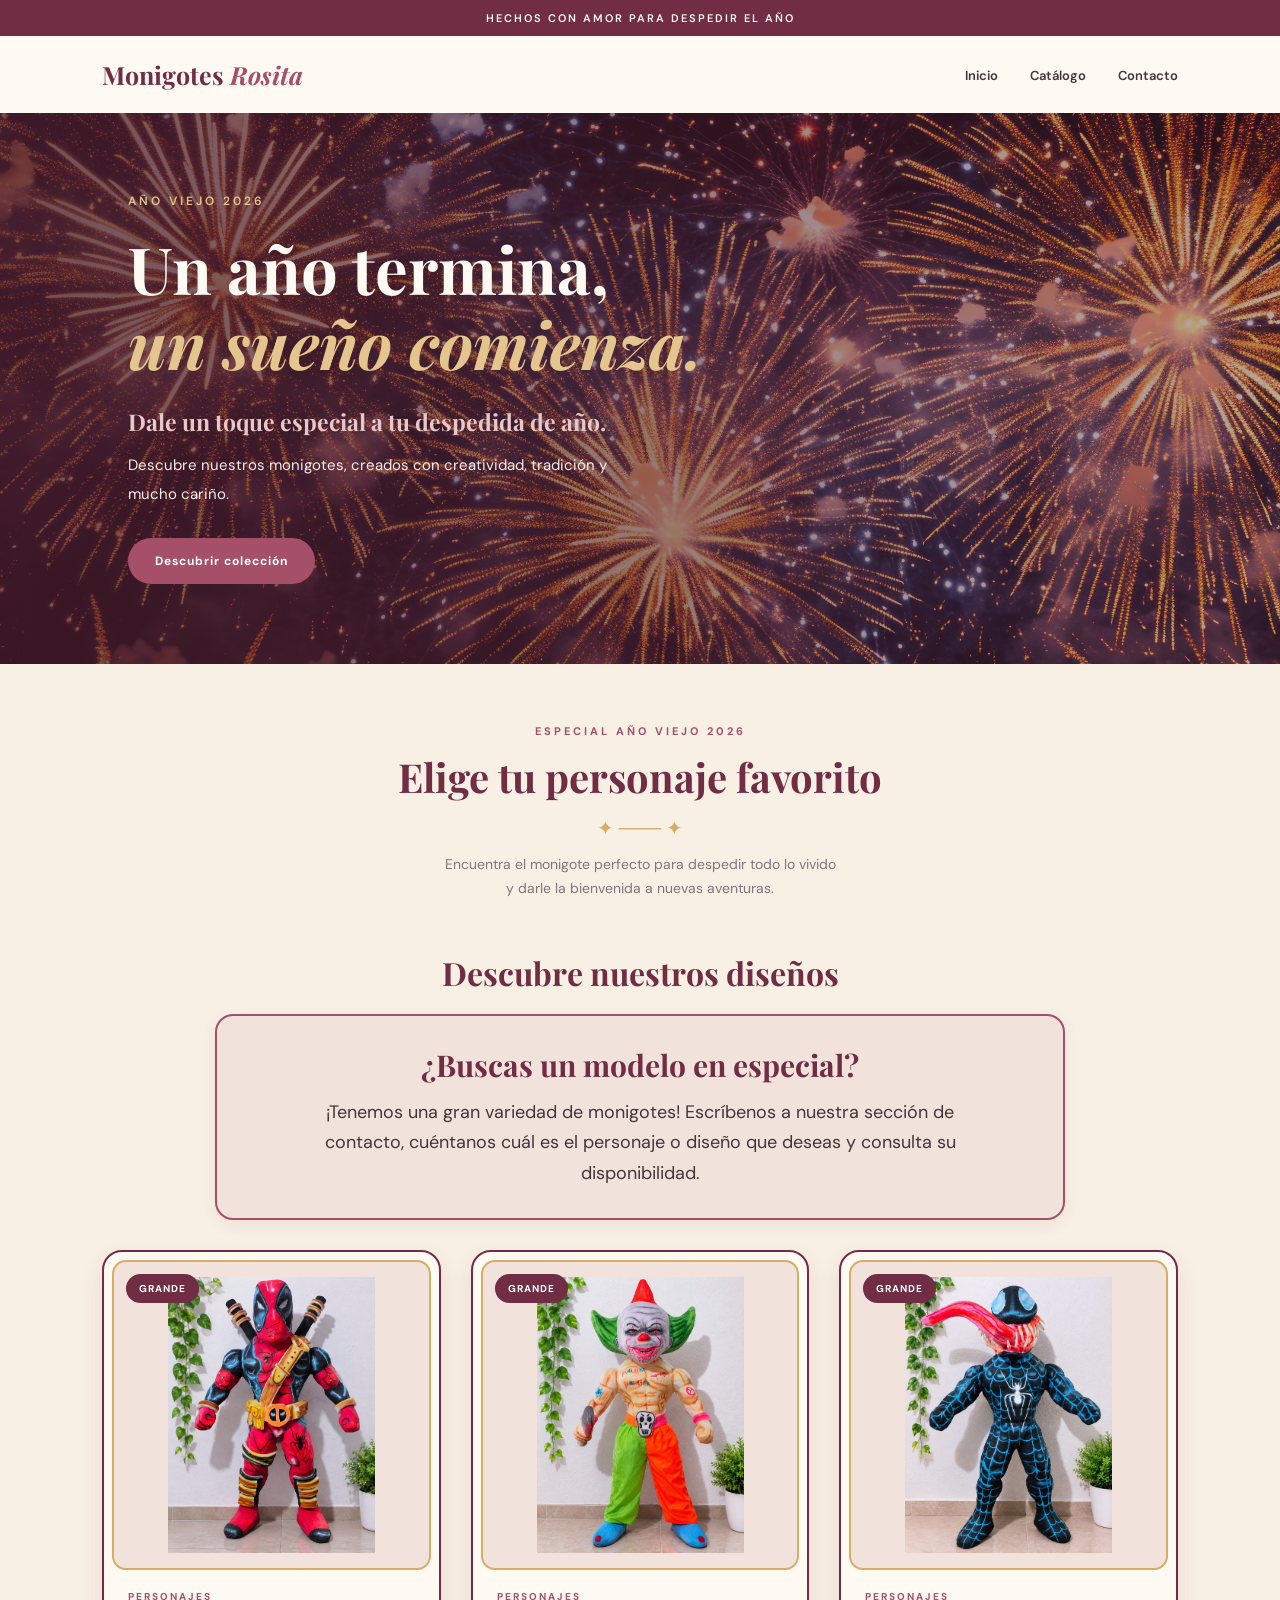
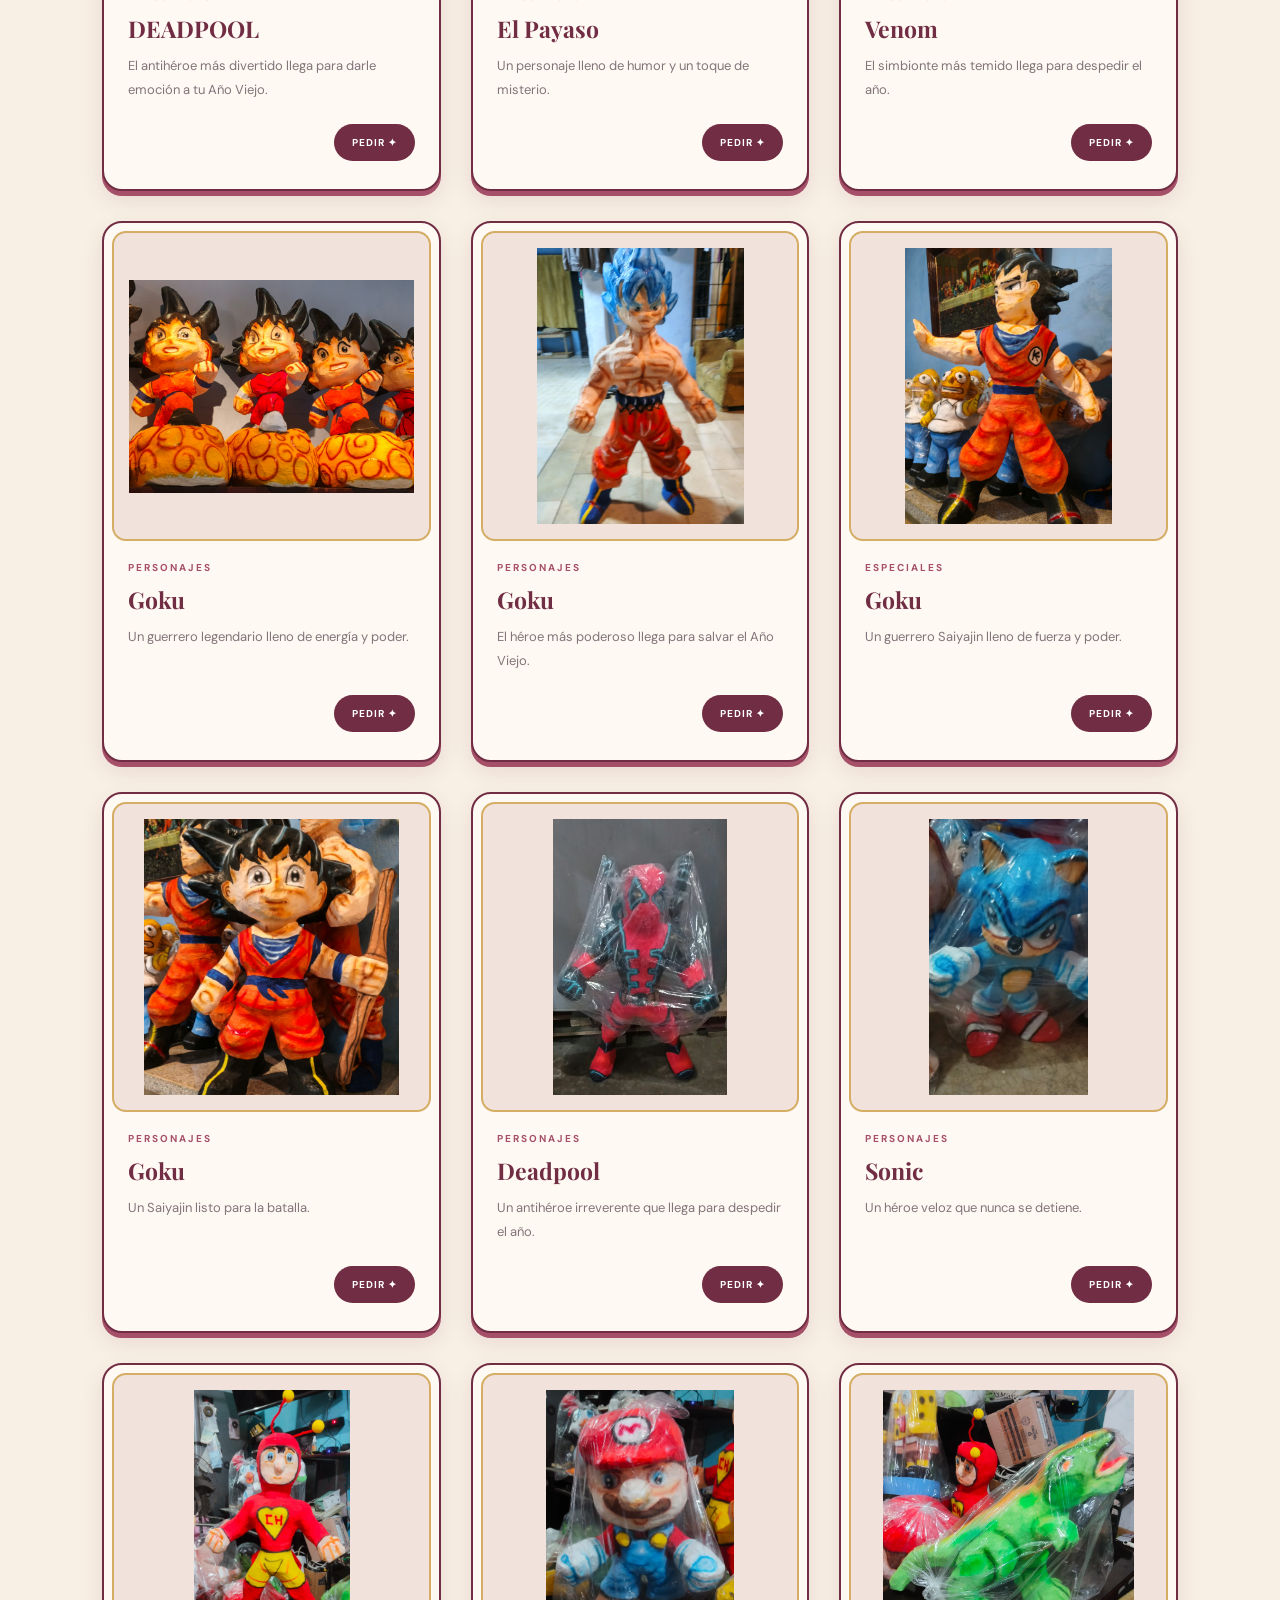
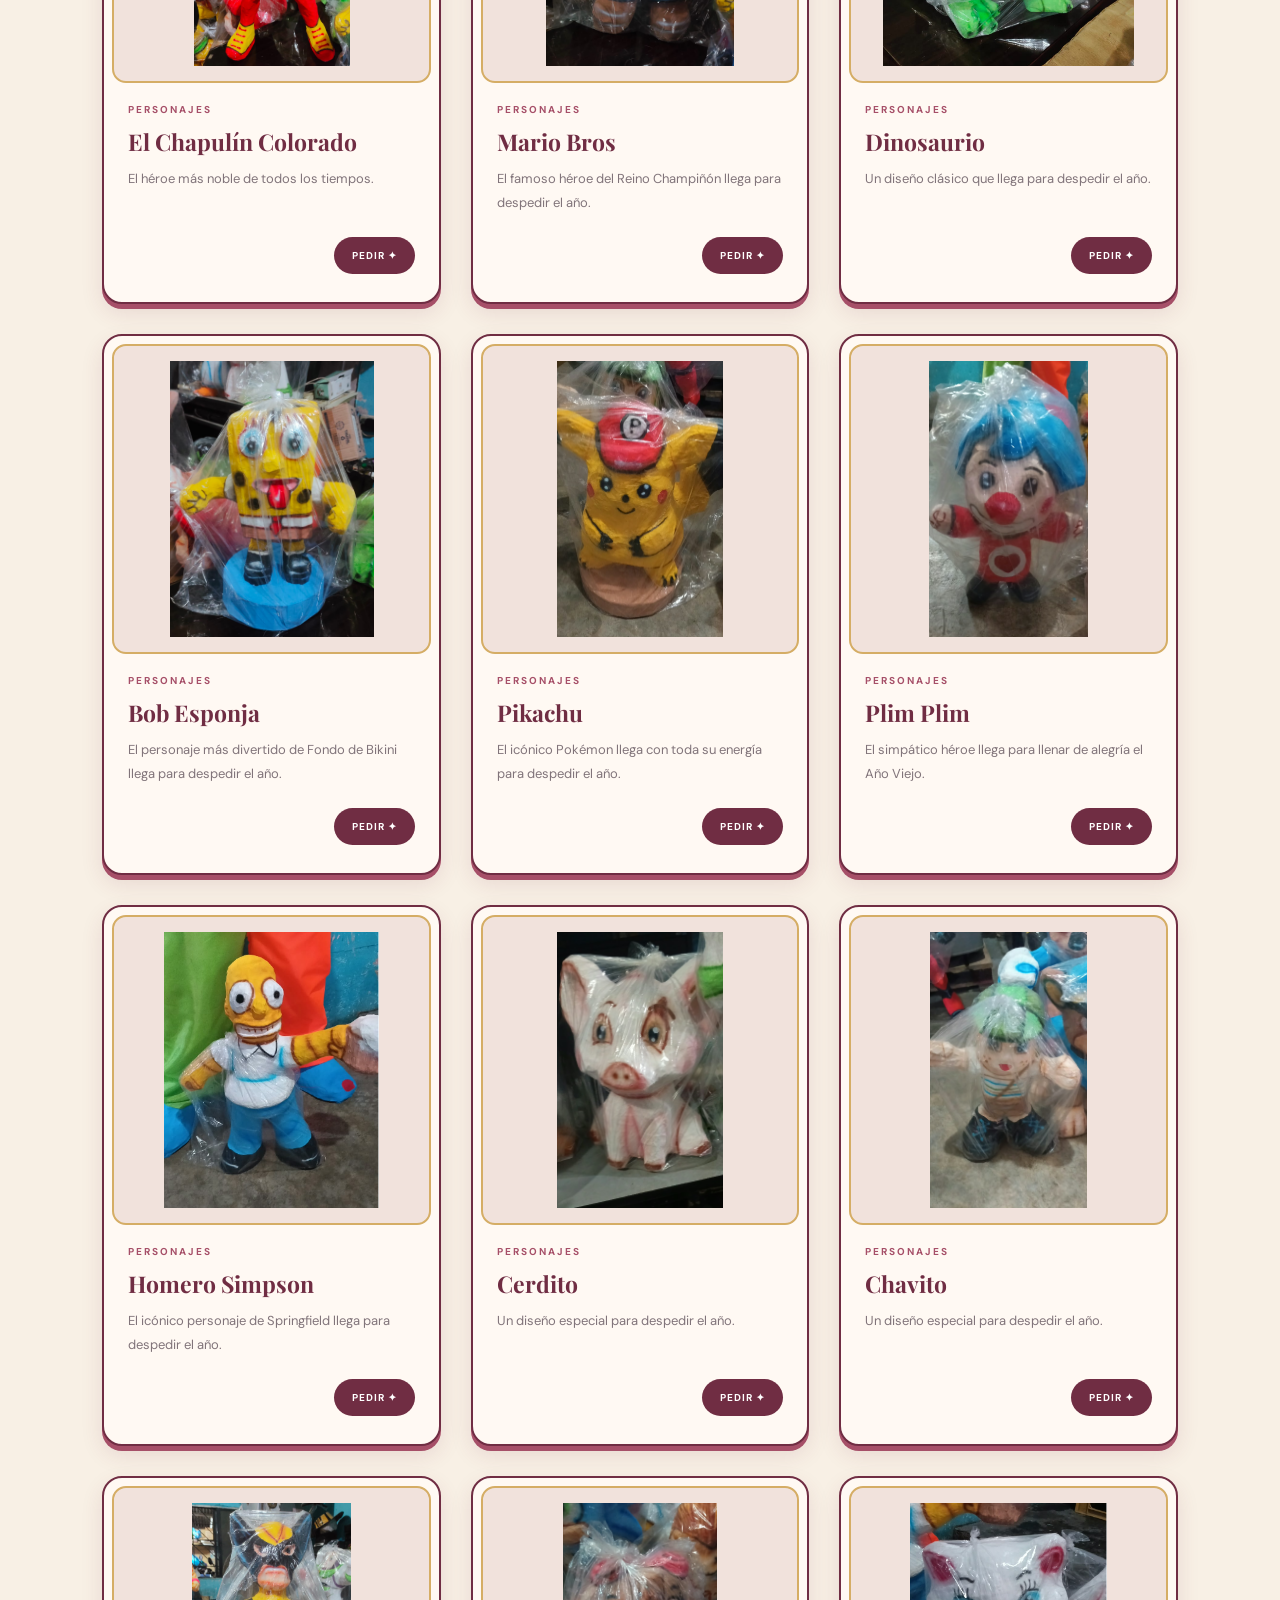
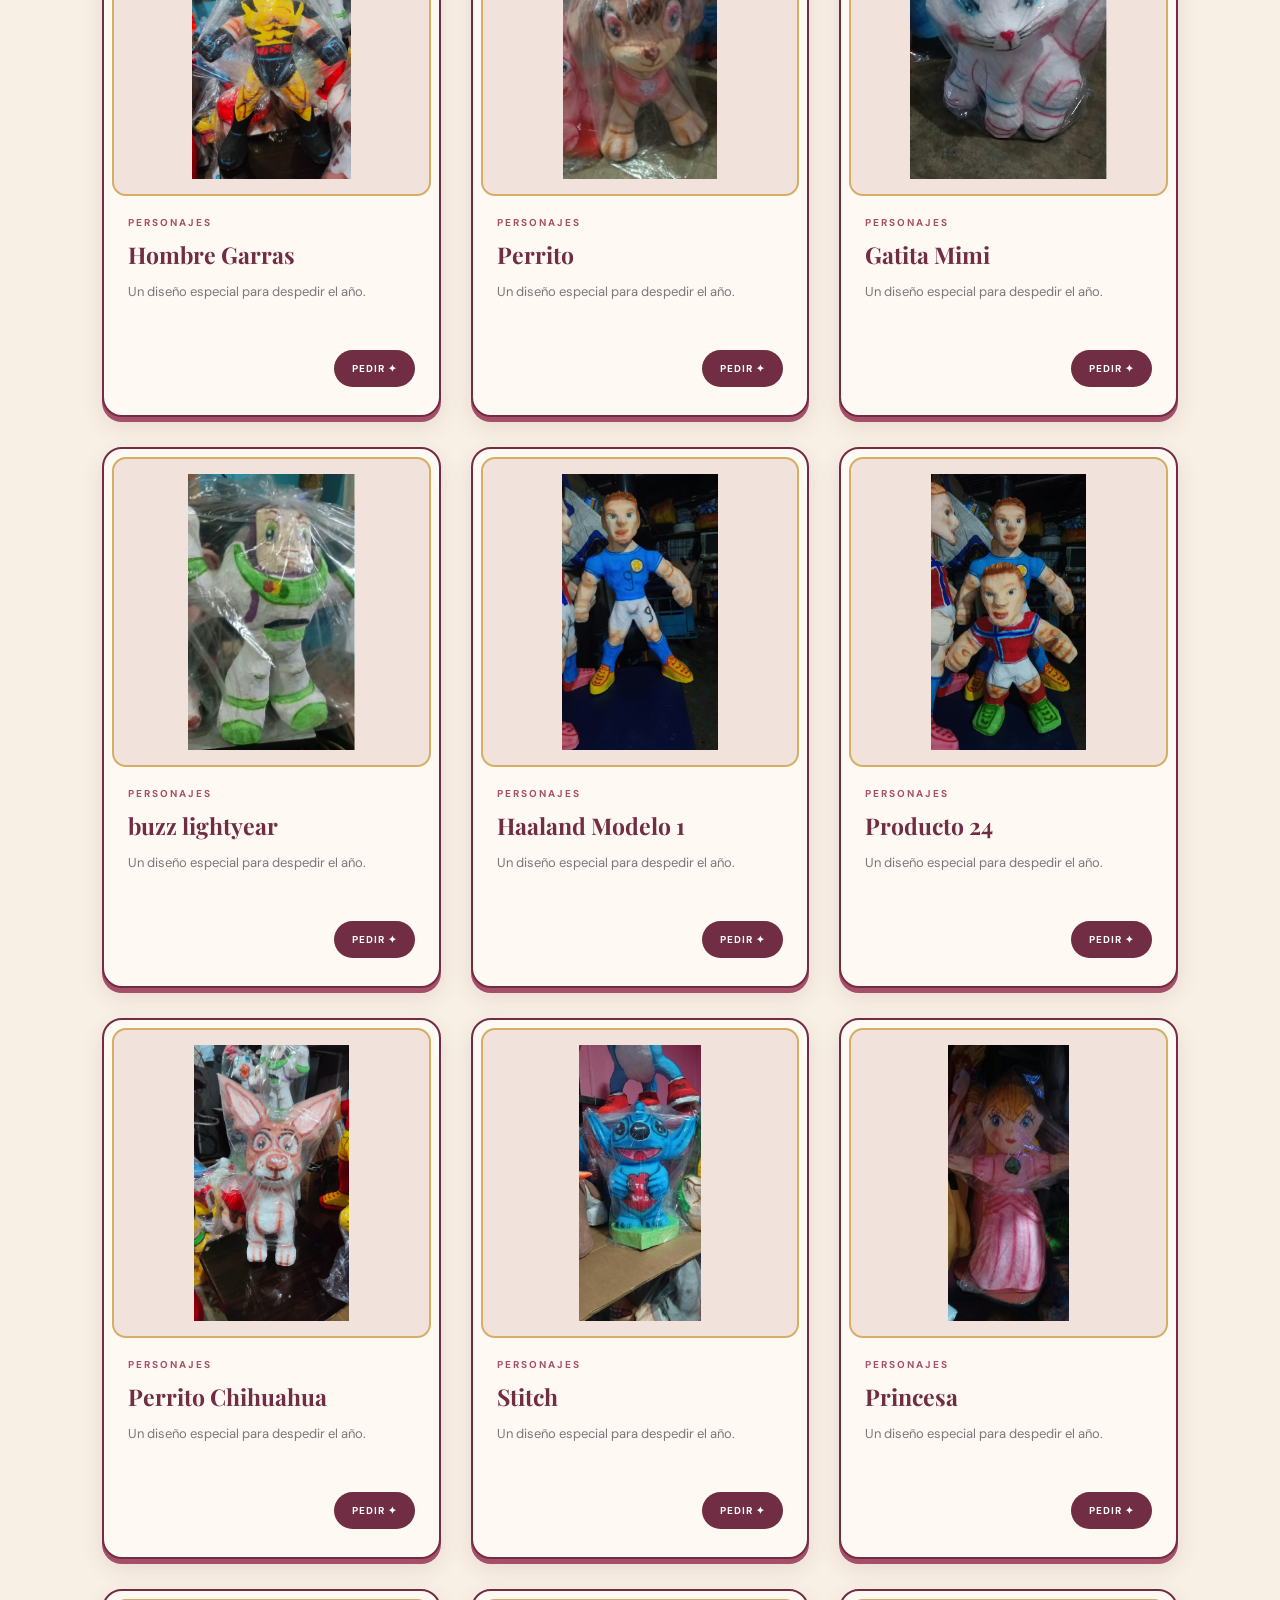
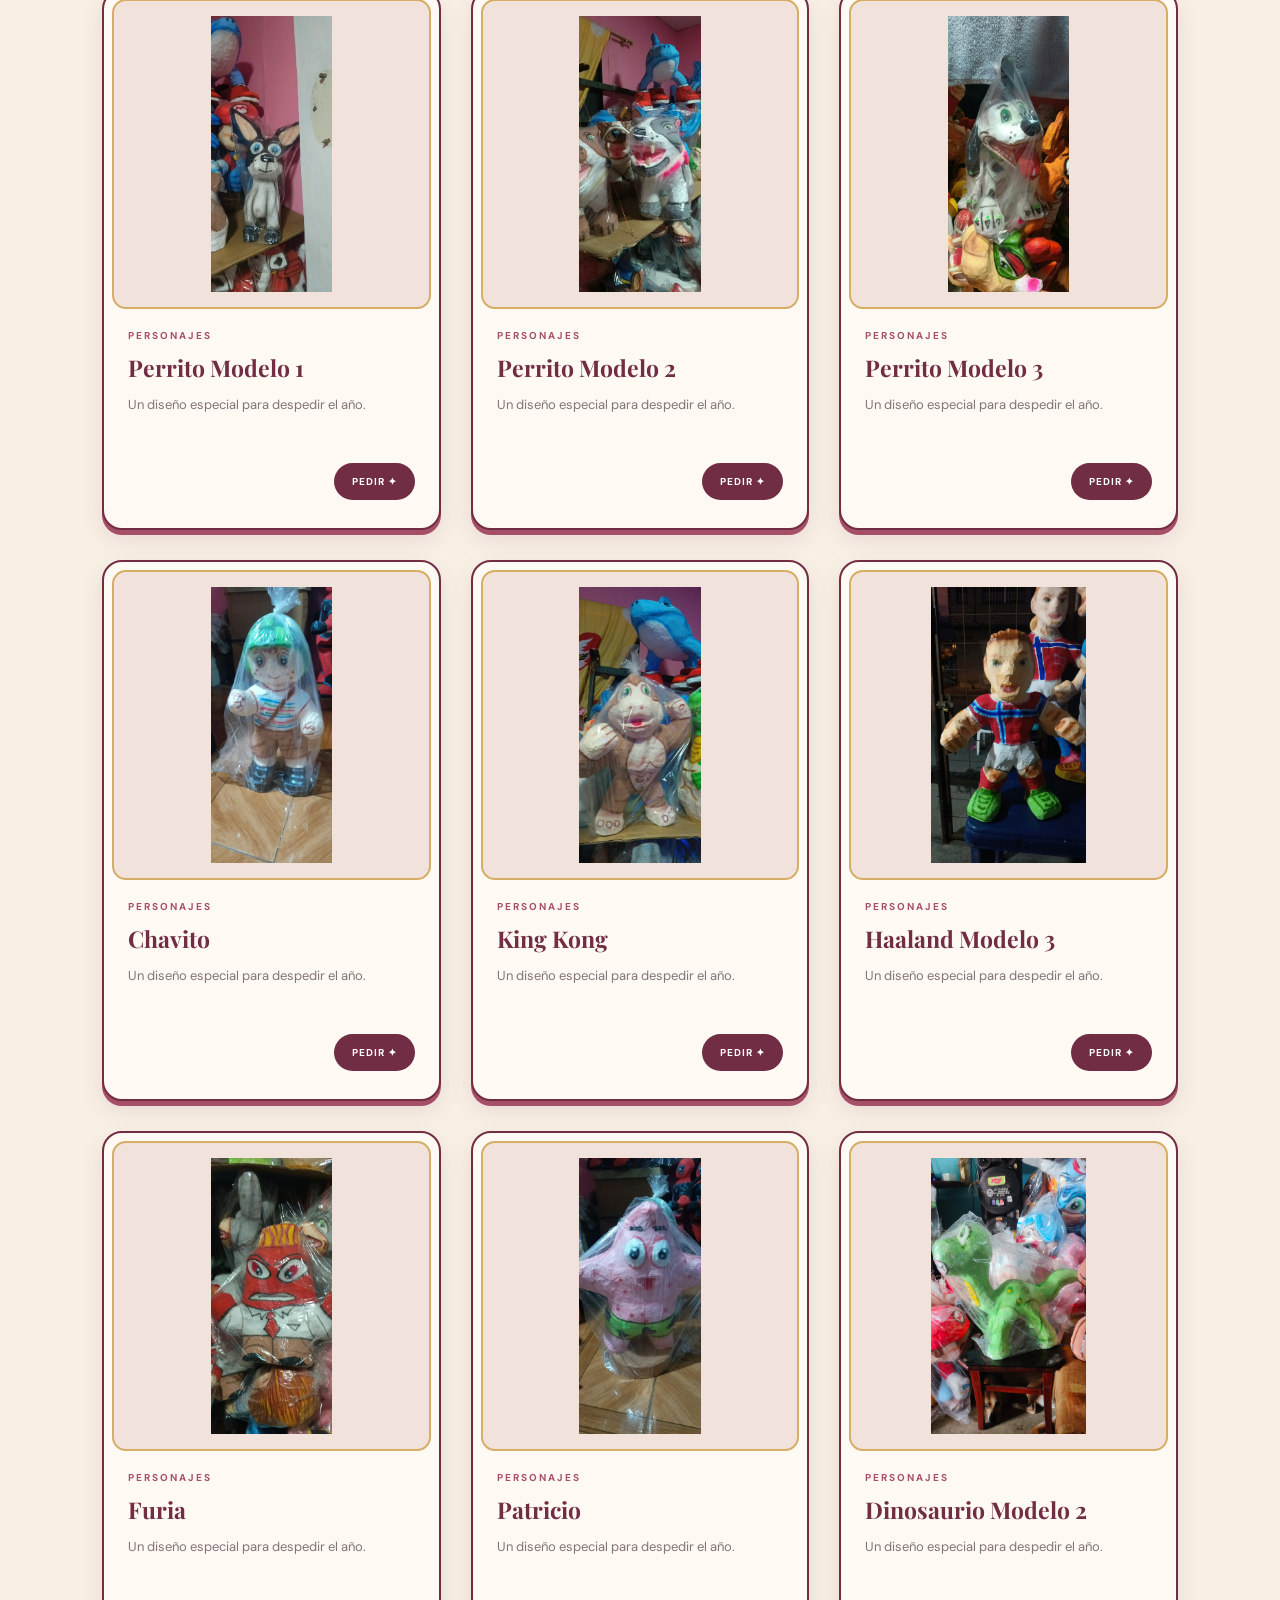
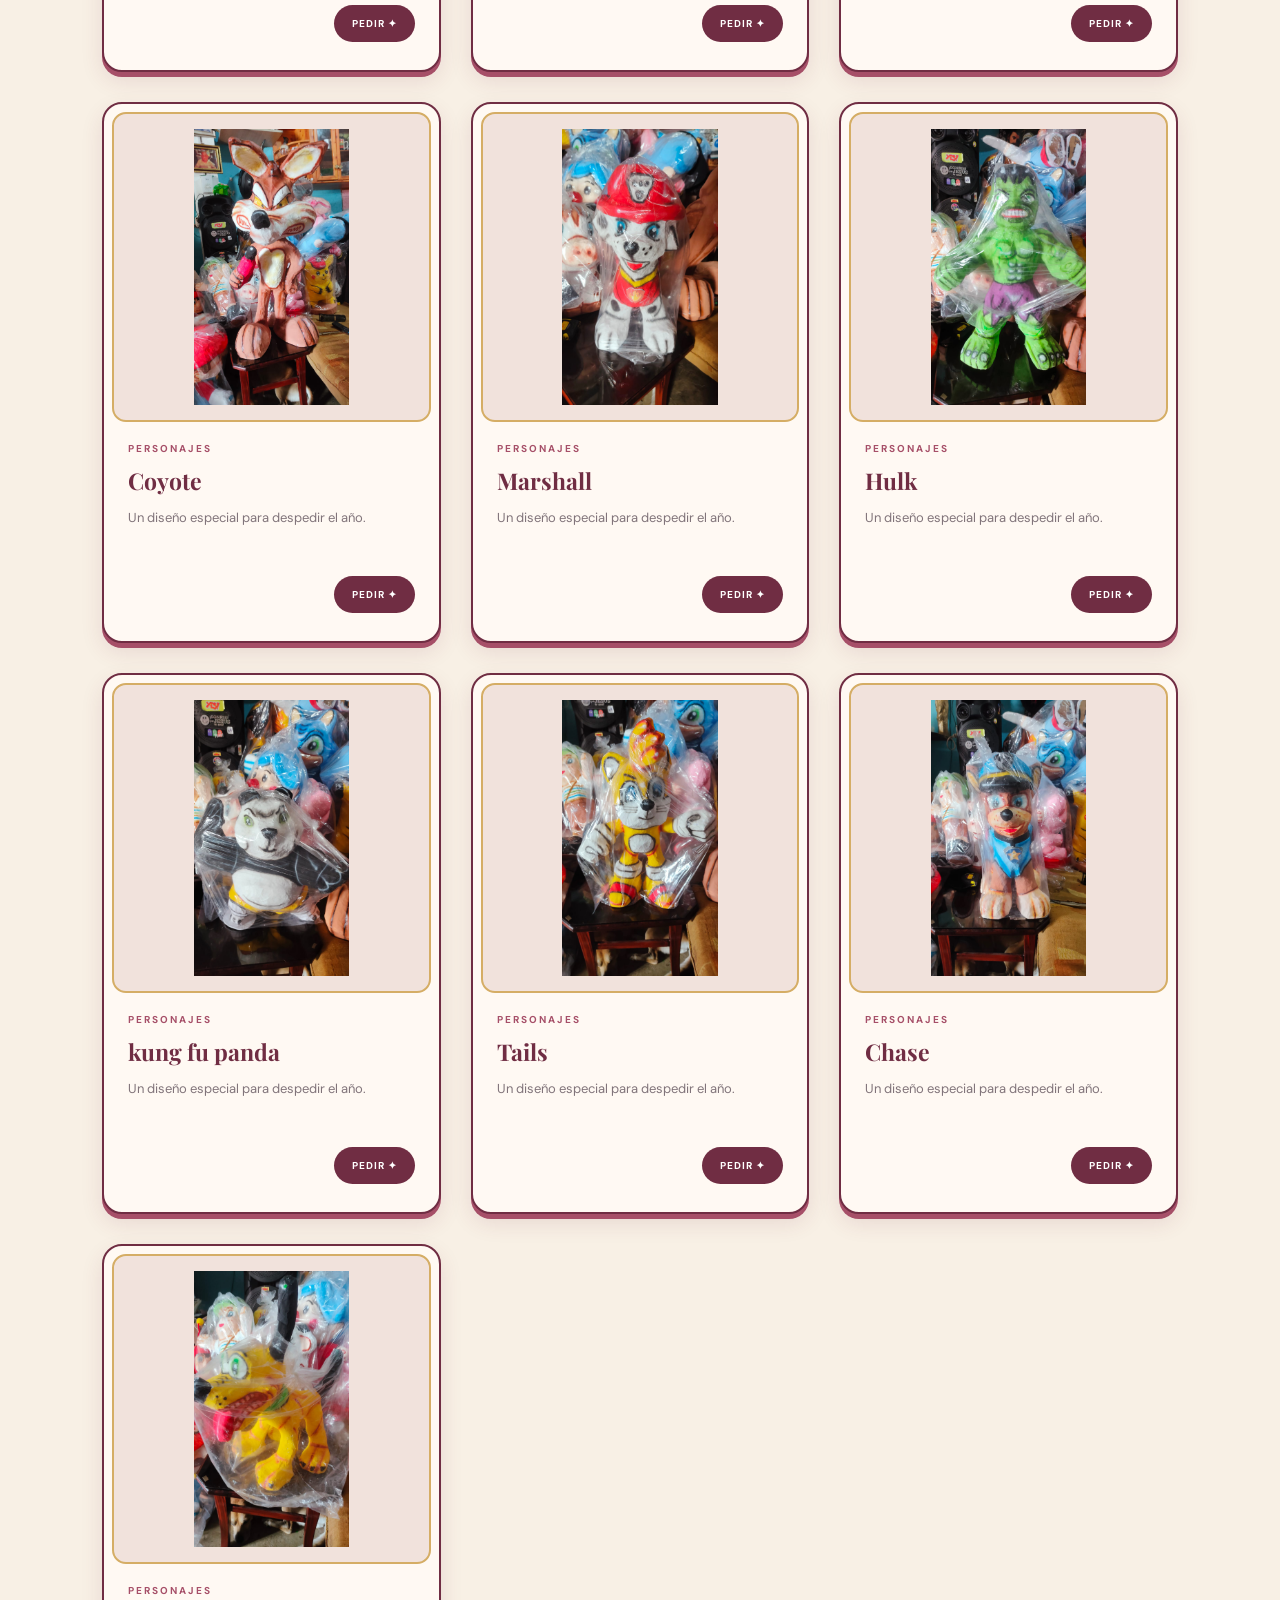
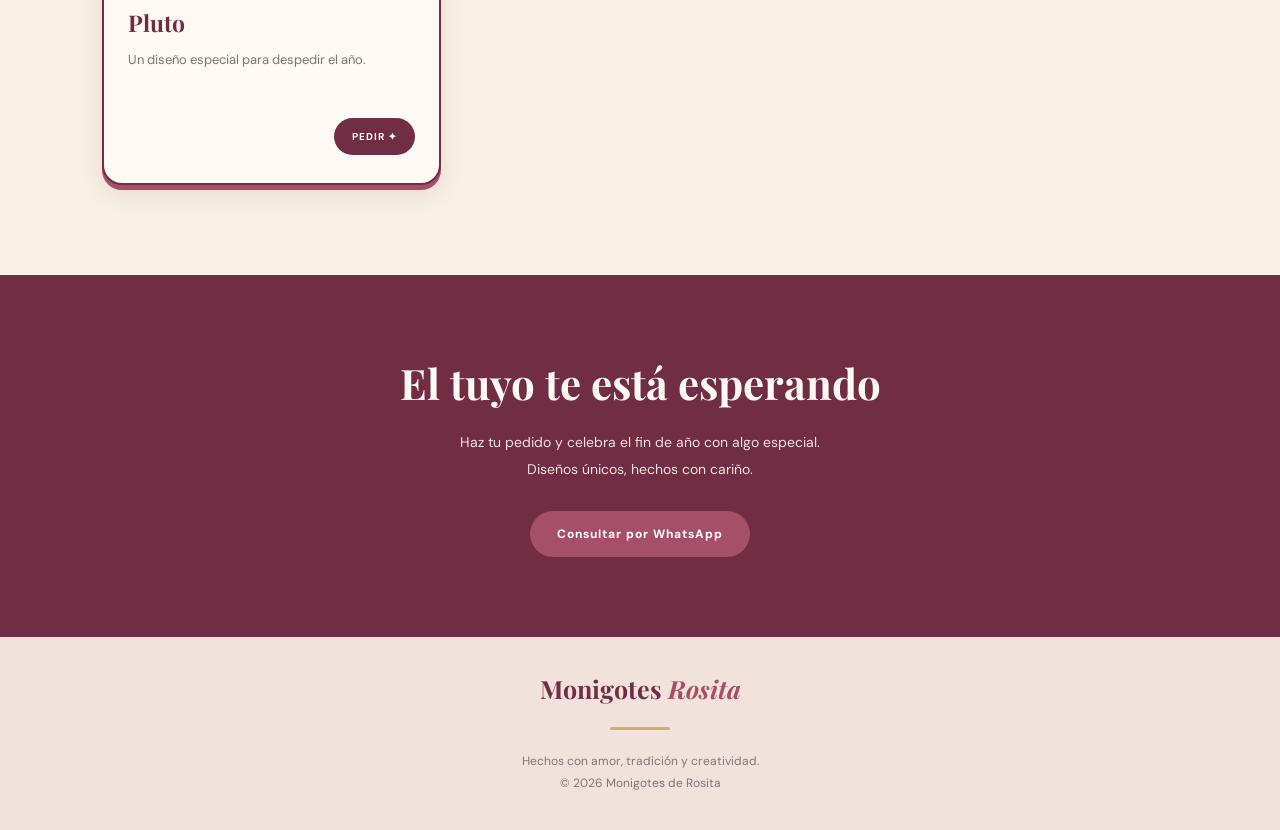
==== commit e12d301d: "Update index.html" ====
--- a/index.html
+++ b/index.html
@@ -1,4 +1,3 @@
-
 <!DOCTYPE html>
 <html lang="es">
 <head>
@@ -516,7 +515,7 @@
         </div>
         <div class="product-info">
           <span class="category">Personajes</span>
-          <h4>Producto 21</h4>
+          <h4>Gatita Mimi</h4>
           <p class="description">Un diseño especial para despedir el año.</p>
           <div class="product-bottom">
             <a href="#contacto" class="order">PEDIR ✦</a>
@@ -532,7 +531,7 @@
         </div>
         <div class="product-info">
           <span class="category">Personajes</span>
-          <h4>Buzz</h4>
+          <h4>buzz lightyear</h4>
           <p class="description">Un diseño especial para despedir el año.</p>
           <div class="product-bottom">
             <a href="#contacto" class="order">PEDIR ✦</a>
@@ -548,7 +547,7 @@
         </div>
         <div class="product-info">
           <span class="category">Personajes</span>
-          <h4>Producto 23</h4>
+          <h4>Haaland Modelo 1</h4>
           <p class="description">Un diseño especial para despedir el año.</p>
           <div class="product-bottom">
             <a href="#contacto" class="order">PEDIR ✦</a>
@@ -628,7 +627,7 @@
         </div>
         <div class="product-info">
           <span class="category">Personajes</span>
-          <h4>Perrito Negro</h4>
+          <h4>Perrito Modelo 1</h4>
           <p class="description">Un diseño especial para despedir el año.</p>
           <div class="product-bottom">
             <a href="#contacto" class="order">PEDIR ✦</a>
@@ -644,7 +643,7 @@
         </div>
         <div class="product-info">
           <span class="category">Personajes</span>
-          <h4>Perrito Bravo</h4>
+          <h4>Perrito Modelo 2</h4>
           <p class="description">Un diseño especial para despedir el año.</p>
           <div class="product-bottom">
             <a href="#contacto" class="order">PEDIR ✦</a>
@@ -660,7 +659,7 @@
         </div>
         <div class="product-info">
           <span class="category">Personajes</span>
-          <h4>Perrito 56</h4>
+          <h4>Perrito Modelo 3</h4>
           <p class="description">Un diseño especial para despedir el año.</p>
           <div class="product-bottom">
             <a href="#contacto" class="order">PEDIR ✦</a>
@@ -676,7 +675,7 @@
         </div>
         <div class="product-info">
           <span class="category">Personajes</span>
-          <h4>Otro Chavito</h4>
+          <h4>Chavito</h4>
           <p class="description">Un diseño especial para despedir el año.</p>
           <div class="product-bottom">
             <a href="#contacto" class="order">PEDIR ✦</a>
@@ -692,7 +691,7 @@
         </div>
         <div class="product-info">
           <span class="category">Personajes</span>
-          <h4>Kikón</h4>
+          <h4>King Kong</h4>
           <p class="description">Un diseño especial para despedir el año.</p>
           <div class="product-bottom">
             <a href="#contacto" class="order">PEDIR ✦</a>
@@ -708,7 +707,7 @@
         </div>
         <div class="product-info">
           <span class="category">Personajes</span>
-          <h4>Haaland</h4>
+          <h4>Haaland Modelo 3</h4>
           <p class="description">Un diseño especial para despedir el año.</p>
           <div class="product-bottom">
             <a href="#contacto" class="order">PEDIR ✦</a>
@@ -740,7 +739,7 @@
         </div>
         <div class="product-info">
           <span class="category">Personajes</span>
-          <h4>Estrella</h4>
+          <h4>Patricio</h4>
           <p class="description">Un diseño especial para despedir el año.</p>
           <div class="product-bottom">
             <a href="#contacto" class="order">PEDIR ✦</a>
@@ -756,7 +755,7 @@
         </div>
         <div class="product-info">
           <span class="category">Personajes</span>
-          <h4>Producto 36</h4>
+          <h4>Dinosaurio Modelo 2</h4>
           <p class="description">Un diseño especial para despedir el año.</p>
           <div class="product-bottom">
             <a href="#contacto" class="order">PEDIR ✦</a>
@@ -772,7 +771,7 @@
         </div>
         <div class="product-info">
           <span class="category">Personajes</span>
-          <h4>Producto 37</h4>
+          <h4>Coyote</h4>
           <p class="description">Un diseño especial para despedir el año.</p>
           <div class="product-bottom">
             <a href="#contacto" class="order">PEDIR ✦</a>
@@ -788,7 +787,7 @@
         </div>
         <div class="product-info">
           <span class="category">Personajes</span>
-          <h4>Producto 38</h4>
+          <h4>Marshall</h4>
           <p class="description">Un diseño especial para despedir el año.</p>
           <div class="product-bottom">
             <a href="#contacto" class="order">PEDIR ✦</a>
@@ -804,7 +803,7 @@
         </div>
         <div class="product-info">
           <span class="category">Personajes</span>
-          <h4>Producto 39</h4>
+          <h4>Hulk</h4>
           <p class="description">Un diseño especial para despedir el año.</p>
           <div class="product-bottom">
             <a href="#contacto" class="order">PEDIR ✦</a>
@@ -820,7 +819,7 @@
         </div>
         <div class="product-info">
           <span class="category">Personajes</span>
-          <h4>Producto 40</h4>
+          <h4>kung fu panda</h4>
           <p class="description">Un diseño especial para despedir el año.</p>
           <div class="product-bottom">
             <a href="#contacto" class="order">PEDIR ✦</a>
@@ -836,7 +835,7 @@
         </div>
         <div class="product-info">
           <span class="category">Personajes</span>
-          <h4>Producto 41</h4>
+          <h4>Tails</h4>
           <p class="description">Un diseño especial para despedir el año.</p>
           <div class="product-bottom">
             <a href="#contacto" class="order">PEDIR ✦</a>
@@ -852,7 +851,7 @@
         </div>
         <div class="product-info">
           <span class="category">Personajes</span>
-          <h4>Producto 42</h4>
+          <h4>Chase</h4>
           <p class="description">Un diseño especial para despedir el año.</p>
           <div class="product-bottom">
             <a href="#contacto" class="order">PEDIR ✦</a>
@@ -868,7 +867,7 @@
         </div>
         <div class="product-info">
           <span class="category">Personajes</span>
-          <h4>Producto 43</h4>
+          <h4>Pluto</h4>
           <p class="description">Un diseño especial para despedir el año.</p>
           <div class="product-bottom">
             <a href="#contacto" class="order">PEDIR ✦</a>
